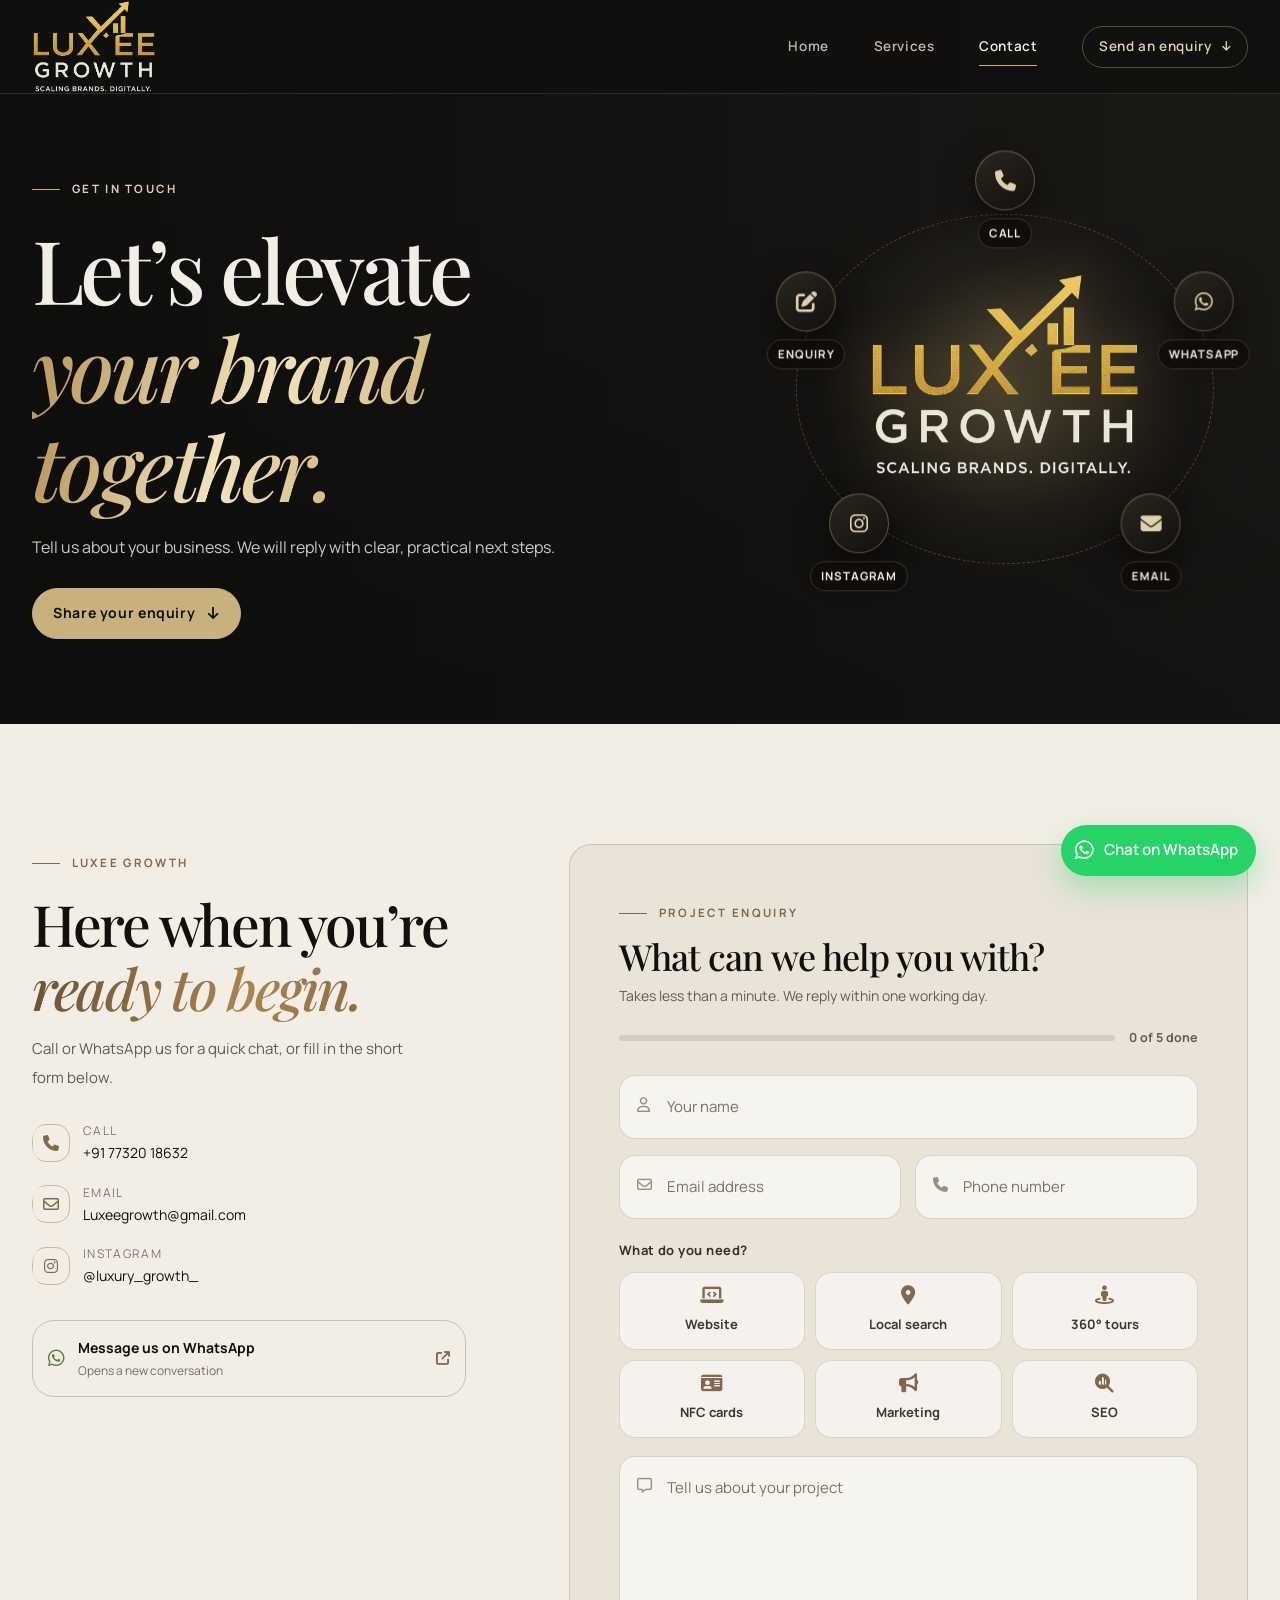
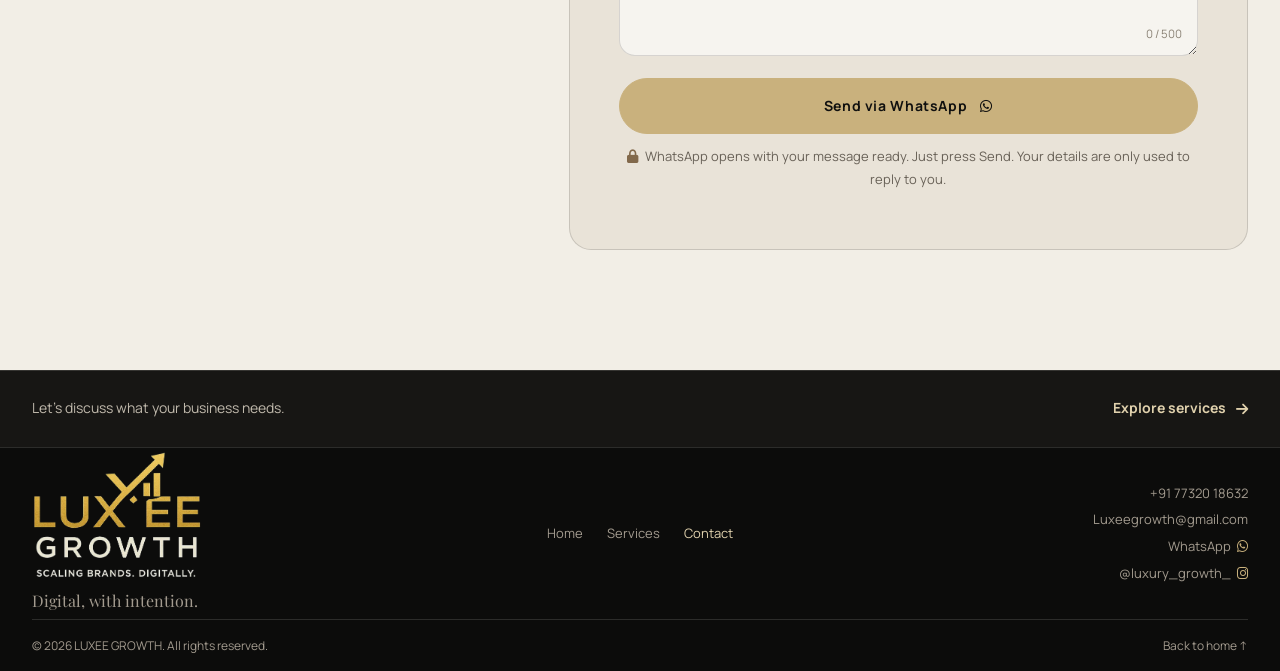
==== contact.html @ 8979e68c "Add independent responsive service table component (black/gold/ivory)" ====
<!DOCTYPE html>
<html lang="en">

<head>
    <meta charset="UTF-8">
    <meta name="viewport" content="width=device-width, initial-scale=1.0">
    <meta name="theme-color" content="#11100f">
    <link rel="icon" type="image/svg+xml" href="/favicon.svg">
    <link rel="icon" type="image/png" sizes="16x16" href="/favicon-16x16.png">
    <link rel="icon" type="image/png" sizes="32x32" href="/favicon-32x32.png">
    <link rel="icon" type="image/png" sizes="48x48" href="/favicon-48x48.png">
    <link rel="shortcut icon" href="/favicon.ico">
    <link rel="apple-touch-icon" sizes="180x180" href="/apple-touch-icon.png">
    <title>Contact LUXEE GROWTH | Hyderabad Digital Studio</title>
    <meta name="description"
        content="Talk to LUXEE GROWTH in Hyderabad about web design, local search, virtual tours, NFC cards, digital marketing or SEO.">
    <meta name="robots" content="index, follow">
    <link rel="canonical" href="https://www.luxeegrowth.in/contact.html">
    <meta property="og:type" content="website">
    <meta property="og:locale" content="en_IN">
    <meta property="og:site_name" content="LUXEE GROWTH">
    <meta property="og:title" content="Contact LUXEE GROWTH | Hyderabad Digital Studio">
    <meta property="og:description" content="Contact LUXEE GROWTH in Hyderabad about web design, local search, virtual tours, NFC cards, digital marketing or SEO.">
    <meta property="og:url" content="https://www.luxeegrowth.in/contact.html">
    <meta property="og:image" content="https://www.luxeegrowth.in/assets/luxee-logo.png">
    <meta property="og:image:alt" content="LUXEE GROWTH logo">
    <meta name="twitter:card" content="summary">
    <link rel="preconnect" href="https://fonts.googleapis.com">
    <link rel="preconnect" href="https://fonts.gstatic.com" crossorigin>
    <link
        href="https://fonts.googleapis.com/css2?family=Manrope:wght@400;500;600;700&family=Playfair+Display:wght@500;600;700&display=swap"
        rel="stylesheet">
    <link rel="stylesheet" href="https://cdnjs.cloudflare.com/ajax/libs/font-awesome/6.4.0/css/all.min.css">
    <link rel="stylesheet" href="styles.css?v=19">
    <script src="scripts.js?v=4" defer></script>
</head>

<body id="top" data-page="contact">
    <div class="scroll-progress" aria-hidden="true"><span></span></div>
    <header class="navbar">
        <div class="container nav-container">
            <a href="index.html" class="brand-logo" aria-label="LUXEE GROWTH home">
                <img class="brand-logo-image" src="assets/luxee-logo.png" alt="LUXEE GROWTH">
            </a>
            <nav class="nav-menu" id="nav-menu" aria-label="Main navigation">
                <a class="nav-link" href="index.html">Home</a>
                <a class="nav-link" href="services.html">Services</a>
                <a class="nav-link" href="contact.html" aria-current="page">Contact</a>
                <a class="nav-link nav-link-cta" href="#enquiry">Send an enquiry <i
                        class="fa-solid fa-arrow-down" aria-hidden="true"></i></a>
            </nav>
            <button class="menu-toggle" id="menu-toggle" type="button" aria-label="Open navigation"
                aria-expanded="false" aria-controls="nav-menu">
                <span></span><span></span>
            </button>
        </div>
    </header>

    <main>
        <section class="page-hero contact-hero">
            <div class="page-hero-brand">
                <div class="brand-orbit" style="--n:5">
                    <span class="orbit-glow" aria-hidden="true"></span>
                    <span class="orbit-ring" aria-hidden="true"></span>
                    <span class="logo-shockwave" aria-hidden="true"></span>
                    <span class="logo-shockwave logo-shockwave-late" aria-hidden="true"></span>
                    <span class="logo-flare" aria-hidden="true"></span>
                    <div class="brand-logo3d" data-depth="0.6">
                        <div class="brand-logo-inner">
                            <img src="assets/luxee-logo.png" alt="LUXEE GROWTH logo" width="902" height="679" fetchpriority="high">
                            <span class="logo-shine" aria-hidden="true"></span>
                        </div>
                    </div>
                    <ul class="orbit-icons" data-depth="1.4" aria-label="Ways to reach us">
                        <li style="--i:0;--x:0.00;--y:-36.00"><a href="tel:+917732018632"><i class="fa-solid fa-phone" aria-hidden="true"></i><span>Call</span></a></li>
                        <li style="--i:1;--x:40.90;--y:-11.12"><a href="https://wa.me/917732018632" target="_blank" rel="noopener noreferrer"><i class="fa-brands fa-whatsapp" aria-hidden="true"></i><span>WhatsApp</span></a></li>
                        <li style="--i:2;--x:30.00;--y:34.50"><a href="mailto:Luxeegrowth@gmail.com"><i class="fa-solid fa-envelope" aria-hidden="true"></i><span>Email</span></a></li>
                        <li style="--i:3;--x:-30.00;--y:34.50"><a href="https://www.instagram.com/luxury_growth_/" target="_blank" rel="noopener noreferrer"><i class="fa-brands fa-instagram" aria-hidden="true"></i><span>Instagram</span></a></li>
                        <li style="--i:4;--x:-40.90;--y:-11.12"><a href="#enquiry"><i class="fa-solid fa-pen-to-square" aria-hidden="true"></i><span>Enquiry</span></a></li>
                    </ul>
                </div>
            </div>
            <div class="page-hero-shade"></div>
            <div class="container page-hero-content reveal">
                <span class="eyebrow"><span class="eyebrow-rule"></span> Get in touch</span>
                <h1>Let’s elevate<br><em>your brand together.</em></h1>
                <p>Tell us about your business. We will reply with clear, practical next steps.</p>
                <a class="button button-primary" href="#enquiry">Share your enquiry <i
                        class="fa-solid fa-arrow-down" aria-hidden="true"></i></a>
            </div>
        </section>

        <section class="contact-page-section section-pad" id="enquiry">
            <div class="container contact-page-grid">
                <aside class="contact-sidebar reveal">
                    <span class="eyebrow"><span class="eyebrow-rule"></span> LUXEE GROWTH</span>
                    <h2>Here when you’re<br><em>ready to begin.</em></h2>
                    <p>Call or WhatsApp us for a quick chat, or fill in the short form below.</p>

                    <div class="contact-methods">
                        <a class="contact-method" href="tel:+917732018632">
                            <span class="contact-method-icon"><i class="fa-solid fa-phone"
                                    aria-hidden="true"></i></span>
                            <span><small>Call</small>+91 77320 18632</span>
                        </a>
                        <a class="contact-method" href="mailto:Luxeegrowth@gmail.com">
                            <span class="contact-method-icon"><i class="fa-regular fa-envelope"
                                    aria-hidden="true"></i></span>
                            <span><small>Email</small>Luxeegrowth@gmail.com</span>
                        </a>
                        <a class="contact-method" href="https://www.instagram.com/luxury_growth_/" target="_blank"
                            rel="noopener noreferrer">
                            <span class="contact-method-icon"><i class="fa-brands fa-instagram"
                                    aria-hidden="true"></i></span>
                            <span><small>Instagram</small>@luxury_growth_</span>
                        </a>
                    </div>

                    <a class="direct-whatsapp" href="https://wa.me/917732018632?text=Hello%20LUXEE%20GROWTH%2C%20I%27d%20like%20to%20discuss%20a%20project."
                        target="_blank" rel="noopener noreferrer">
                        <i class="fa-brands fa-whatsapp" aria-hidden="true"></i>
                        <span>Message us on WhatsApp<small>Opens a new conversation</small></span>
                        <i class="fa-solid fa-arrow-up-right-from-square" aria-hidden="true"></i>
                    </a>
                </aside>

                <div class="contact-form-shell reveal">
                    <form id="contactForm" class="contact-form" novalidate>
                        <span class="eyebrow"><span class="eyebrow-rule"></span> Project enquiry</span>
                        <h2>What can we help you with?</h2>
                        <p class="form-intro">Takes less than a minute. We reply within one working day.</p>

                        <div class="form-progress" aria-hidden="true">
                            <div class="form-progress-bar"><span></span></div>
                            <p><span data-progress-count>0</span> of 5 done</p>
                        </div>

                        <div class="field">
                            <i class="fa-regular fa-user field-icon" aria-hidden="true"></i>
                            <input type="text" name="name" id="name" autocomplete="name" placeholder=" " required minlength="2"
                                aria-describedby="name-error">
                            <label for="name">Your name</label>
                            <i class="fa-solid fa-circle-check field-ok" aria-hidden="true"></i>
                            <small class="field-error" id="name-error">Please tell us your name.</small>
                        </div>
                        <div class="form-row">
                        <div class="field">
                            <i class="fa-regular fa-envelope field-icon" aria-hidden="true"></i>
                            <input type="email" name="email" id="email" autocomplete="email" placeholder=" " required
                                aria-describedby="email-error">
                            <label for="email">Email address</label>
                            <i class="fa-solid fa-circle-check field-ok" aria-hidden="true"></i>
                            <small class="field-error" id="email-error">Please enter a valid email address.</small>
                        </div>
                        <div class="field">
                            <i class="fa-solid fa-phone field-icon" aria-hidden="true"></i>
                            <input type="tel" name="phone" id="phone" autocomplete="tel" placeholder=" " required pattern="^[+()0-9\s-]{7,20}$" inputmode="tel"
                                aria-describedby="phone-error">
                            <label for="phone">Phone number</label>
                            <i class="fa-solid fa-circle-check field-ok" aria-hidden="true"></i>
                            <small class="field-error" id="phone-error">Please enter a valid phone number.</small>
                        </div>
                        </div>

                        <fieldset class="service-picker" aria-describedby="service-error">
                            <legend>What do you need?</legend>
                            <div class="service-chips">
                                <label class="chip">
                                    <input type="radio" name="service" value="Website Development" required>
                                    <span><i class="fa-solid fa-laptop-code" aria-hidden="true"></i>Website</span>
                                </label>
                                <label class="chip">
                                    <input type="radio" name="service" value="Google Maps &amp; Local Visibility">
                                    <span><i class="fa-solid fa-location-dot" aria-hidden="true"></i>Local search</span>
                                </label>
                                <label class="chip">
                                    <input type="radio" name="service" value="360 Photography &amp; Virtual Tours">
                                    <span><i class="fa-solid fa-street-view" aria-hidden="true"></i>360° tours</span>
                                </label>
                                <label class="chip">
                                    <input type="radio" name="service" value="NFC Review Cards &amp; Business Cards">
                                    <span><i class="fa-solid fa-id-card" aria-hidden="true"></i>NFC cards</span>
                                </label>
                                <label class="chip">
                                    <input type="radio" name="service" value="Digital Marketing &amp; Content Creation">
                                    <span><i class="fa-solid fa-bullhorn" aria-hidden="true"></i>Marketing</span>
                                </label>
                                <label class="chip">
                                    <input type="radio" name="service" value="Google SEO">
                                    <span><i class="fa-solid fa-magnifying-glass-chart" aria-hidden="true"></i>SEO</span>
                                </label>
                            </div>
                            <small class="field-error" id="service-error">Please choose a service.</small>
                        </fieldset>

                        <div class="field field-textarea">
                            <i class="fa-regular fa-message field-icon" aria-hidden="true"></i>
                            <textarea name="message" id="message" rows="5" placeholder=" " required minlength="10"
                                maxlength="500" aria-describedby="message-error"></textarea>
                            <label for="message">Tell us about your project</label>
                            <i class="fa-solid fa-circle-check field-ok" aria-hidden="true"></i>
                            <span class="char-count" aria-hidden="true"><span data-char-count>0</span> / 500</span>
                            <small class="field-error" id="message-error">A short sentence or two helps us prepare.</small>
                        </div>

                        <button type="submit" class="button button-primary full-width form-submit">
                            <span>Send via WhatsApp</span> <i class="fa-brands fa-whatsapp" aria-hidden="true"></i>
                        </button>
                        <p class="form-note"><i class="fa-solid fa-lock" aria-hidden="true"></i> WhatsApp opens with your
                            message ready. Just press Send. Your details are only used to reply to you.</p>
                        <div id="form-status" class="status-box" role="status" aria-live="polite"></div>
                    </form>
                </div>
            </div>
        </section>

        <section class="contact-close">
            <div class="container contact-close-inner">
                <span>Let’s discuss what your business needs.</span>
                <a href="services.html">Explore services <i class="fa-solid fa-arrow-right"
                        aria-hidden="true"></i></a>
            </div>
        </section>
    </main>

    <footer class="site-footer">
        <div class="container footer-main">
            <div class="footer-brand">
                <a href="index.html" aria-label="LUXEE GROWTH home">
                    <img class="footer-logo-image" src="assets/luxee-logo.png" alt="LUXEE GROWTH">
                </a>
                <p>Digital, with intention.</p>
            </div>
            <div class="footer-nav"><a href="index.html">Home</a><a href="services.html">Services</a><a
                    href="contact.html" aria-current="page">Contact</a></div>
            <div class="footer-contact">
                <a href="tel:+917732018632">+91 77320 18632</a>
                <a href="mailto:Luxeegrowth@gmail.com">Luxeegrowth@gmail.com</a>
                <a href="https://wa.me/917732018632" target="_blank"
                    rel="noopener noreferrer">WhatsApp <i class="fa-brands fa-whatsapp"
                        aria-hidden="true"></i></a>
                <a href="https://www.instagram.com/luxury_growth_/" target="_blank"
                    rel="noopener noreferrer">@luxury_growth_ <i class="fa-brands fa-instagram"
                        aria-hidden="true"></i></a>
            </div>
        </div>
        <div class="container footer-bottom"><span>© 2026 LUXEE GROWTH. All rights reserved.</span><a href="index.html">Back to home ↑</a></div>
    </footer>
    <a class="back-to-top" href="#top" aria-label="Back to top"><i class="fa-solid fa-arrow-up" aria-hidden="true"></i></a>
    <a class="whatsapp-float" href="https://wa.me/917732018632?text=Hello%20LUXEE%20GROWTH%2C%20I%27d%20like%20to%20discuss%20a%20project." target="_blank" rel="noopener noreferrer" aria-label="Chat with LUXEE GROWTH on WhatsApp"><i class="fa-brands fa-whatsapp" aria-hidden="true"></i><span>Chat on WhatsApp</span></a>
</body>

</html>
---- styles.css ----
:root {
    color-scheme: dark;
    --black: #10100f;
    --black-soft: #171614;
    --black-card: #1d1b18;
    --ivory: #f2eee6;
    --ivory-muted: #c0b9ac;
    --gold: #c9b17d;
    --gold-light: #e0d1ad;
    --bronze: #82694b;
    --line: rgba(242, 238, 230, 0.14);
    --line-gold: rgba(201, 177, 125, 0.38);
    --serif: "Playfair Display", Georgia, serif;
    --sans: "Manrope", Arial, sans-serif;
    --ease: 240ms cubic-bezier(0.2, 0.7, 0.2, 1);
}

* {
    box-sizing: border-box;
    margin: 0;
    padding: 0;
}

html {
    scroll-behavior: smooth;
    scroll-padding-top: 96px;
}

body {
    overflow-x: hidden;
    background: var(--black);
    color: var(--ivory);
    font-family: var(--sans);
    font-size: 16px;
    font-weight: 400;
    line-height: 1.75;
    -webkit-font-smoothing: antialiased;
}

body,
button,
input,
select,
textarea {
    font-family: var(--sans);
}

button,
input,
select,
textarea {
    font: inherit;
}

button {
    color: inherit;
}

a {
    color: inherit;
    text-decoration: none;
    -webkit-tap-highlight-color: transparent;
}

button,
input,
select,
textarea {
    -webkit-tap-highlight-color: transparent;
}

img {
    display: block;
    max-width: 100%;
}

::selection {
    background: var(--gold);
    color: var(--black);
}

:focus-visible {
    outline: 2px solid var(--gold-light);
    outline-offset: 4px;
}

.container {
    width: min(100% - 64px, 1220px);
    margin-inline: auto;
}

.navbar {
    position: fixed;
    z-index: 1000;
    inset: 0 0 auto;
    border-bottom: 1px solid rgba(242, 238, 230, 0.12);
    background: rgba(16, 16, 15, 0.91);
    backdrop-filter: blur(16px);
    transition: background var(--ease), border-color var(--ease);
}

.nav-container {
    display: flex;
    min-height: 88px;
    align-items: center;
    justify-content: space-between;
    gap: 32px;
}

.brand-logo {
    display: inline-flex;
    flex: 0 0 auto;
    align-items: center;
}

.brand-logo-image {
    width: 124px;
    height: auto;
}

.nav-menu {
    display: flex;
    align-items: center;
    gap: clamp(24px, 3.5vw, 48px);
}

.nav-link {
    position: relative;
    color: var(--ivory-muted);
    font-size: 13.5px;
    font-weight: 600;
    letter-spacing: 0.045em;
    transition: color var(--ease);
}

.nav-link:hover,
.nav-link[aria-current="page"] {
    color: var(--ivory);
}

.nav-link:not(.nav-link-cta)::after {
    position: absolute;
    right: 0;
    bottom: -8px;
    left: 0;
    height: 1px;
    transform: scaleX(0);
    transform-origin: right;
    background: var(--gold);
    content: "";
    transition: transform var(--ease);
}

.nav-link:not(.nav-link-cta):hover::after,
.nav-link:not(.nav-link-cta)[aria-current="page"]::after {
    transform: scaleX(1);
    transform-origin: left;
}

.nav-link-cta {
    display: inline-flex;
    min-height: 42px;
    align-items: center;
    gap: 11px;
    padding: 0 16px;
    border: 1px solid var(--line-gold);
    color: var(--gold-light);
    transition: background var(--ease), border-color var(--ease), color var(--ease);
}

.nav-link-cta:hover {
    border-color: var(--gold);
    background: var(--gold);
    color: var(--black);
}

.nav-link-cta i {
    font-size: 11px;
}

.menu-toggle {
    display: none;
    width: 46px;
    height: 46px;
    flex: 0 0 auto;
    flex-direction: column;
    align-items: center;
    justify-content: center;
    gap: 6px;
    border: 1px solid var(--line-gold);
    background: transparent;
    cursor: pointer;
}

.menu-toggle span {
    width: 17px;
    height: 1px;
    transform-origin: center;
    background: var(--gold-light);
    transition: transform var(--ease);
}

.menu-toggle[aria-expanded="true"] span:first-child {
    transform: translateY(3.5px) rotate(45deg);
}

.menu-toggle[aria-expanded="true"] span:last-child {
    transform: translateY(-3.5px) rotate(-45deg);
}

.home-hero {
    position: relative;
    display: flex;
    min-height: max(720px, min(940px, 100svh));
    align-items: center;
    padding: 128px 0 96px;
    isolation: isolate;
    overflow: hidden;
    background: #0e0d0c;
}

.eyebrow {
    display: inline-flex;
    align-items: center;
    gap: 12px;
    color: var(--gold-light);
    font-size: 11.5px;
    font-weight: 700;
    letter-spacing: 0.2em;
    line-height: 1.6;
    text-transform: uppercase;
}

.eyebrow-rule {
    width: 28px;
    height: 1px;
    flex: 0 0 auto;
    background: var(--gold);
}

.home-hero h1,
.page-hero h1,
.intro-copy h2,
.section-heading-row h2,
.partners-heading h2,
.closing-inner h2,
.service-intro h2,
.service-detail-copy h2,
.process-heading h2,
.contact-sidebar h2 {
    font-family: var(--serif);
    font-weight: 500;
    letter-spacing: -0.04em;
    line-height: 1.12;
}

.home-hero h1 {
    max-width: 700px;
    margin-top: 26px;
    font-size: clamp(46px, 5.9vw, 86px);
    line-height: 1.04;
}

.home-hero h1 em,
.page-hero h1 em,
.intro-copy h2 em,
.section-heading-row h2 em,
.partners-heading h2 em,
.closing-inner h2 em,
.service-intro h2 em,
.process-heading h2 em,
.contact-sidebar h2 em {
    color: var(--gold-light);
    font-weight: 500;
}

.hero-subtitle {
    max-width: 540px;
    margin-top: 24px;
    color: rgba(242, 238, 230, 0.8);
    font-size: 17px;
    line-height: 1.9;
}

.hero-actions {
    display: flex;
    flex-wrap: wrap;
    align-items: center;
    gap: 14px;
    margin-top: 31px;
}

.button {
    position: relative;
    display: inline-flex;
    min-height: 51px;
    align-items: center;
    justify-content: center;
    gap: 13px;
    padding: 13px 20px;
    border: 1px solid transparent;
    font-size: 14px;
    font-weight: 700;
    letter-spacing: 0.045em;
    line-height: 1.4;
    text-align: center;
    transition: color var(--ease), border-color var(--ease), background var(--ease), transform var(--ease);
}

.button:hover {
    transform: translateY(-2px);
}

.button-primary {
    border-color: var(--gold);
    background: var(--gold);
    color: var(--black);
}

.button-primary:hover {
    border-color: var(--gold-light);
    background: var(--gold-light);
}

.button-primary i,
.button-outline i,
.button-quiet i,
.underlined-link i,
.contact-close-inner a i {
    font-size: 14px;
    transition: transform var(--ease);
}

.button:hover i,
.underlined-link:hover i,
.contact-close-inner a:hover i {
    transform: translateX(4px);
}

.button-quiet {
    border-color: rgba(242, 238, 230, 0.42);
    color: var(--ivory);
}

.button-quiet:hover {
    border-color: var(--ivory);
    background: rgba(242, 238, 230, 0.08);
}

.button-outline {
    border-color: var(--line-gold);
    color: var(--gold-light);
}

.button-outline:hover {
    border-color: var(--gold);
    background: var(--gold);
    color: var(--black);
}

.hero-scroll,
.hero-index {
    position: absolute;
    bottom: 30px;
    color: rgba(242, 238, 230, 0.72);
    font-size: 13px;
    letter-spacing: 0.14em;
    text-transform: uppercase;
}

.hero-scroll {
    left: max(32px, calc((100vw - 1220px) / 2));
    display: flex;
    align-items: center;
    gap: 11px;
}

.hero-scroll span {
    width: 29px;
    height: 1px;
    background: var(--gold);
    transition: width var(--ease);
}

.hero-scroll:hover span {
    width: 44px;
}

.hero-index {
    right: max(32px, calc((100vw - 1220px) / 2));
    color: var(--gold-light);
}

.section-pad {
    padding: 120px 0;
}

.intro-section {
    background: var(--ivory);
    color: var(--black);
}

.intro-grid {
    display: grid;
    grid-template-columns: 0.63fr 1fr 0.76fr;
    align-items: start;
    gap: clamp(35px, 5vw, 72px);
}

.intro-section .eyebrow,
.about-section .eyebrow,
.process-section .eyebrow,
.contact-page-section .eyebrow {
    color: var(--bronze);
}

.intro-section .eyebrow-rule,
.about-section .eyebrow-rule,
.process-section .eyebrow-rule,
.contact-page-section .eyebrow-rule {
    background: var(--bronze);
}

.section-count {
    display: block;
    margin-top: 22px;
    color: #857e72;
    font-size: 13px;
    letter-spacing: 0.12em;
    text-transform: uppercase;
}

.intro-copy h2,
.section-heading-row h2,
.partners-heading h2,
.closing-inner h2,
.service-intro h2,
.process-heading h2,
.contact-sidebar h2 {
    margin-top: 20px;
    font-size: clamp(39px, 5vw, 62px);
}

.intro-copy h2 em,
.about-section h2 em,
.service-intro h2 em,
.process-heading h2 em {
    color: var(--bronze);
}

.intro-copy p {
    max-width: 515px;
    margin-top: 20px;
    color: #5f5a51;
    font-size: 16px;
    line-height: 1.95;
}

.underlined-link {
    display: inline-flex;
    align-items: center;
    gap: 12px;
    margin-top: 24px;
    padding-bottom: 5px;
    border-bottom: 1px solid var(--bronze);
    color: var(--black);
    font-size: 14px;
    font-weight: 700;
    transition: color var(--ease), border-color var(--ease);
}

.underlined-link:hover {
    border-color: var(--gold);
    color: var(--bronze);
}

.intro-image {
    position: relative;
    margin: 9px 0 0;
}

.intro-image img {
    width: 100%;
    height: 310px;
    object-fit: cover;
}

.intro-image figcaption {
    position: absolute;
    right: 0;
    bottom: 0;
    padding: 11px 14px;
    background: var(--black);
    color: var(--ivory);
    font-family: var(--serif);
    font-size: 16px;
}

.featured-section {
    background: var(--black-soft);
}

.section-heading-row {
    display: flex;
    align-items: end;
    justify-content: space-between;
    gap: 35px;
    margin-bottom: 43px;
}

.section-heading-row h2,
.partners-heading h2,
.closing-inner h2 {
    font-size: clamp(40px, 5.3vw, 66px);
}

.desktop-link {
    flex: 0 0 auto;
    margin-bottom: 8px;
    color: var(--ivory);
    border-color: var(--line-gold);
}

.featured-grid {
    display: grid;
    grid-template-columns: 1.15fr 0.85fr 0.85fr;
    grid-template-rows: 390px;
    gap: 13px;
}

.feature-card {
    position: relative;
    display: flex;
    min-width: 0;
    align-items: end;
    overflow: hidden;
    background: var(--black-card);
    isolation: isolate;
}

.feature-card::after {
    position: absolute;
    z-index: -1;
    inset: 0;
    border: 1px solid rgba(201, 177, 125, 0);
    content: "";
    transition: border-color var(--ease);
}

.feature-card:hover::after,
.feature-card:focus-visible::after {
    border-color: rgba(201, 177, 125, 0.65);
}

.feature-card > img {
    position: absolute;
    z-index: -2;
    inset: 0;
    width: 100%;
    height: 100%;
    object-fit: cover;
    transition: transform 700ms cubic-bezier(0.2, 0.7, 0.2, 1);
}

.feature-card:hover > img,
.feature-card:focus-visible > img {
    transform: scale(1.045);
}

.feature-overlay {
    position: absolute;
    z-index: -1;
    inset: 0;
    background: linear-gradient(0deg, rgba(10, 10, 9, 0.91), rgba(10, 10, 9, 0.03) 76%);
}

.feature-number {
    position: absolute;
    top: 19px;
    left: 20px;
    color: rgba(242, 238, 230, 0.8);
    font-size: 13px;
    letter-spacing: 0.16em;
}

.feature-caption {
    display: grid;
    width: 100%;
    gap: 4px;
    padding: 22px;
}

.feature-caption small {
    color: var(--gold-light);
    font-size: 12px;
    font-weight: 700;
    letter-spacing: 0.16em;
    text-transform: uppercase;
}

.feature-caption strong {
    font-family: var(--serif);
    font-size: clamp(19px, 2vw, 26px);
    font-weight: 500;
    line-height: 1.25;
}

.feature-caption > span {
    display: inline-flex;
    align-items: center;
    gap: 9px;
    margin-top: 8px;
    color: rgba(242, 238, 230, 0.75);
    font-size: 13px;
}

.feature-caption > span i {
    color: var(--gold-light);
    transition: transform var(--ease);
}

.feature-card:hover .feature-caption > span i {
    transform: translateX(4px);
}

.mobile-link {
    display: none;
    color: var(--ivory);
    border-color: var(--line-gold);
}

.partners-section {
    padding: 89px 0;
    border-block: 1px solid var(--line);
    background: #131210;
}

.partners-heading h2 {
    margin-top: 16px;
    font-size: clamp(34px, 4vw, 48px);
}

.partners-heading p {
    max-width: 510px;
    margin-top: 17px;
    color: #a9a195;
    font-size: 14px;
    line-height: 1.8;
}

.journal-section {
    background: var(--ivory);
    color: var(--black);
}

.journal-heading {
    align-items: end;
}

.journal-heading h2 em {
    color: var(--bronze);
}

.journal-heading p {
    max-width: 430px;
    margin-top: 15px;
    color: #686157;
    font-size: 15px;
    line-height: 1.8;
}

.journal-heading .button-outline {
    flex: 0 0 auto;
    margin-bottom: 8px;
    border-color: #ae9a73;
    color: var(--black);
}

.journal-heading .button-outline:hover {
    border-color: var(--gold);
    color: var(--black);
}

.journal-grid {
    display: grid;
    grid-template-columns: repeat(4, minmax(0, 1fr));
    gap: 12px;
}

.journal-grid a {
    position: relative;
    aspect-ratio: 1 / 1;
    overflow: hidden;
    background: #d3c9b8;
}

.journal-grid img {
    width: 100%;
    height: 100%;
    object-fit: cover;
    transition: transform 650ms cubic-bezier(0.2, 0.7, 0.2, 1);
}

.journal-grid a:hover img,
.journal-grid a:focus-visible img {
    transform: scale(1.06);
}

.journal-hover {
    position: absolute;
    inset: 0;
    display: grid;
    place-items: center;
    background: rgba(16, 16, 15, 0.48);
    color: var(--ivory);
    font-size: 22px;
    opacity: 0;
    transition: opacity var(--ease);
}

.journal-grid a:hover .journal-hover,
.journal-grid a:focus-visible .journal-hover {
    opacity: 1;
}

.journal-disclaimer {
    margin-top: 13px;
    color: #726b61;
    font-size: 13px;
}

.closing-section {
    padding: 104px 0;
    background: var(--black-soft);
    text-align: center;
}

.closing-inner .eyebrow {
    justify-content: center;
}

.closing-inner h2 {
    margin: 19px auto 28px;
    font-size: clamp(43px, 6vw, 72px);
}

.page-hero {
    position: relative;
    display: flex;
    min-height: 590px;
    align-items: end;
    isolation: isolate;
    overflow: hidden;
    background: var(--black-card);
}

.page-hero-image,
.page-hero-shade {
    position: absolute;
    z-index: -1;
    inset: 0;
}

.page-hero-image img {
    width: 100%;
    height: 100%;
    object-fit: cover;
    object-position: center 46%;
}

.page-hero-shade {
    background: linear-gradient(90deg, rgba(12, 12, 11, 0.87) 0%, rgba(12, 12, 11, 0.56) 54%, rgba(12, 12, 11, 0.14) 100%),
        linear-gradient(0deg, rgba(12, 12, 11, 0.45), transparent 72%);
}

.page-hero-content {
    padding-top: 170px;
    padding-bottom: 85px;
}

.page-hero h1 {
    max-width: 800px;
    margin-top: 21px;
    font-size: clamp(51px, 7.5vw, 88px);
}

.page-hero-content > p:not(.eyebrow) {
    max-width: 530px;
    margin: 17px 0 25px;
    color: rgba(242, 238, 230, 0.84);
    font-size: 16px;
    line-height: 1.9;
}

.service-detail-section {
    background: var(--black-soft);
}

.service-intro {
    display: grid;
    grid-template-columns: 1fr 0.74fr;
    align-items: end;
    gap: 40px;
    margin-bottom: 59px;
}

.service-intro > .eyebrow {
    grid-column: 1 / -1;
    margin-bottom: -24px;
}

.service-intro h2 {
    margin-top: 0;
    font-size: clamp(40px, 5vw, 62px);
}

.service-intro > p {
    max-width: 420px;
    padding-bottom: 7px;
    color: var(--ivory-muted);
    font-size: 15px;
    line-height: 1.9;
}

.service-detail-list {
    display: grid;
    gap: 21px;
}

.service-detail {
    display: grid;
    grid-template-columns: 0.94fr 1.06fr;
    min-height: 380px;
    border: 1px solid var(--line);
    background: #141311;
}

.service-detail-reverse .service-detail-image {
    order: 2;
}

.service-detail-image {
    position: relative;
    min-height: 320px;
    overflow: hidden;
    background: #28251f;
}

.service-detail-image::after {
    position: absolute;
    inset: 35% 0 0;
    background: linear-gradient(0deg, rgba(12, 12, 11, 0.66), transparent);
    content: "";
}

.service-detail-image img {
    width: 100%;
    height: 100%;
    min-height: 320px;
    object-fit: cover;
    transition: transform 750ms cubic-bezier(0.2, 0.7, 0.2, 1);
}

.service-detail:hover .service-detail-image img {
    transform: scale(1.035);
}

.service-detail-image > span {
    position: absolute;
    z-index: 1;
    bottom: 21px;
    left: 24px;
    color: var(--ivory);
    font-size: 13px;
    letter-spacing: 0.14em;
    text-transform: uppercase;
}

.service-detail-copy {
    display: flex;
    flex-direction: column;
    align-items: flex-start;
    justify-content: center;
    padding: clamp(27px, 4.8vw, 57px);
}

.service-detail-copy .eyebrow {
    color: var(--gold);
}

.service-detail-copy h2 {
    margin-top: 14px;
    font-size: clamp(27px, 3.1vw, 38px);
}

.service-detail-copy p,
.service-detail-copy li {
    color: var(--ivory-muted);
    font-size: 14px;
    line-height: 1.85;
}

.service-detail-copy p {
    margin-top: 12px;
}

.service-detail-copy ul {
    display: grid;
    gap: 5px;
    margin-top: 14px;
    padding-left: 16px;
}

.service-detail-copy li::marker {
    color: var(--gold);
}

.service-detail-copy .underlined-link {
    margin-top: 19px;
    border-color: var(--line-gold);
    color: var(--gold-light);
}

.service-detail-copy .underlined-link:hover {
    border-color: var(--gold);
    color: var(--ivory);
}

.process-section {
    background: var(--ivory);
    color: var(--black);
}

.process-inner {
    display: grid;
    grid-template-columns: 0.9fr 1.1fr;
    gap: 70px;
}

.process-heading h2 {
    font-size: clamp(40px, 4.8vw, 58px);
}

.process-steps {
    display: grid;
    grid-template-columns: repeat(3, 1fr);
    align-content: center;
    border-top: 1px solid rgba(16, 16, 15, 0.2);
}

.process-step {
    padding: 20px 16px 0 0;
}

.process-step + .process-step {
    padding-left: 16px;
    border-left: 1px solid rgba(16, 16, 15, 0.2);
}

.process-step > span {
    color: var(--bronze);
    font-size: 13px;
    font-weight: 700;
    letter-spacing: 0.12em;
}

.process-step h3 {
    margin-top: 13px;
    font-family: var(--serif);
    font-size: 19px;
    font-weight: 500;
}

.process-step p {
    margin-top: 7px;
    color: #625c52;
    font-size: 13px;
    line-height: 1.8;
}

.contact-page-section {
    background: var(--ivory);
    color: var(--black);
}

.contact-page-grid {
    display: grid;
    grid-template-columns: 0.78fr 1.22fr;
    align-items: start;
    gap: clamp(50px, 8vw, 110px);
}

.contact-sidebar {
    position: sticky;
    top: 126px;
}

.contact-sidebar h2 {
    font-size: clamp(38px, 4.7vw, 57px);
}

.contact-sidebar h2 em {
    color: var(--bronze);
}

.contact-sidebar > p {
    max-width: 400px;
    margin-top: 15px;
    color: #615b51;
    font-size: 15px;
    line-height: 1.9;
}

.contact-methods {
    display: grid;
    gap: 16px;
    margin-top: 28px;
}

.contact-method {
    display: flex;
    align-items: center;
    gap: 13px;
    color: var(--black);
    font-size: 14px;
    transition: color var(--ease);
}

.contact-method:hover {
    color: var(--bronze);
}

.contact-method-icon {
    display: grid;
    width: 38px;
    height: 38px;
    flex: 0 0 auto;
    place-items: center;
    border: 1px solid #c9b995;
    color: var(--bronze);
    font-size: 16px;
}

.contact-method small {
    display: block;
    color: #80786d;
    font-size: 12px;
    letter-spacing: 0.11em;
    text-transform: uppercase;
}

.direct-whatsapp {
    display: flex;
    align-items: center;
    gap: 13px;
    margin-top: 31px;
    padding: 15px;
    border: 1px solid rgba(16, 16, 15, 0.2);
    color: var(--black);
    transition: background var(--ease), border-color var(--ease);
}

.direct-whatsapp:hover {
    border-color: #9f8a61;
    background: rgba(201, 177, 125, 0.13);
}

.direct-whatsapp > i:first-child {
    color: #63784c;
    font-size: 19px;
}

.direct-whatsapp > i:last-child {
    margin-left: auto;
    color: var(--bronze);
    font-size: 14px;
}

.direct-whatsapp span {
    font-size: 14px;
    font-weight: 700;
}

.direct-whatsapp small {
    display: block;
    color: #726b61;
    font-size: 12px;
    font-weight: 400;
}

.contact-form-shell {
    padding: clamp(25px, 4.5vw, 49px);
    border: 1px solid rgba(16, 16, 15, 0.15);
    background: #e9e3d8;
}

.contact-form .eyebrow {
    color: var(--bronze);
}

.contact-form .eyebrow-rule {
    background: var(--bronze);
}

.contact-form h2 {
    margin-top: 13px;
    font-family: var(--serif);
    font-size: clamp(27px, 3vw, 36px);
    font-weight: 500;
    letter-spacing: -0.025em;
    line-height: 1.2;
}

.form-intro {
    margin-top: 5px;
    margin-bottom: 25px;
    color: #625c52;
    font-size: 14px;
}

.input-group {
    min-width: 0;
    margin-bottom: 16px;
}

.form-row {
    display: grid;
    grid-template-columns: 1fr 1fr;
    gap: 14px;
}

.input-group label {
    display: block;
    margin-bottom: 6px;
    color: #33302a;
    font-size: 13px;
    font-weight: 700;
    letter-spacing: 0.035em;
}

.input-group label span {
    color: #8a604e;
}

.input-group input,
.input-group select,
.input-group textarea {
    width: 100%;
    min-height: 46px;
    padding: 11px 12px;
    border: 1px solid rgba(16, 16, 15, 0.22);
    border-radius: 12px;
    outline: none;
    background: rgba(255, 255, 255, 0.42);
    color: var(--black);
    font-size: 16px;
    transition: border-color var(--ease), box-shadow var(--ease), background var(--ease);
}

.input-group input::placeholder,
.input-group textarea::placeholder {
    color: #827b70;
}

.input-group select {
    color: #71695e;
}

.input-group select:valid {
    color: var(--black);
}

.input-group textarea {
    min-height: 115px;
    resize: vertical;
}

.input-group input:focus,
.input-group select:focus,
.input-group textarea:focus {
    border-color: var(--bronze);
    background: #f5f1e9;
    box-shadow: 0 0 0 2px rgba(130, 105, 75, 0.13);
}

.input-group input:invalid:not(:focus),
.input-group select:invalid:not(:focus),
.input-group textarea:invalid:not(:focus) {
    border-color: rgba(153, 93, 73, 0.5);
}

.full-width {
    width: 100%;
}

.form-note {
    margin-top: 11px;
    color: #686157;
    font-size: 13px;
    line-height: 1.8;
    text-align: center;
}

.status-box {
    min-height: 0;
    margin-top: 8px;
    color: #76533e;
    font-size: 14px;
    text-align: center;
}

.contact-close {
    border-top: 1px solid var(--line);
    background: var(--black-soft);
}

.contact-close-inner {
    display: flex;
    min-height: 76px;
    align-items: center;
    justify-content: space-between;
    gap: 20px;
    color: var(--ivory-muted);
    font-size: 14px;
}

.contact-close-inner a {
    display: inline-flex;
    align-items: center;
    gap: 10px;
    color: var(--gold-light);
    font-weight: 700;
}

.site-footer {
    border-top: 1px solid var(--line);
    background: #0c0c0b;
}

.footer-main {
    display: grid;
    min-height: 171px;
    grid-template-columns: 1fr auto 1fr;
    align-items: center;
    gap: 32px;
}

.footer-logo-image {
    width: 170px;
    height: auto;
}

.footer-brand p {
    margin-top: 8px;
    color: #a39b8f;
    font-family: var(--serif);
    font-size: 16px;
}

.footer-nav {
    display: flex;
    gap: 24px;
}

.footer-nav a,
.footer-contact a,
.footer-bottom {
    color: #a39b8f;
    font-size: 13px;
    transition: color var(--ease);
}

.footer-nav a:hover,
.footer-contact a:hover,
.footer-bottom a:hover {
    color: var(--gold-light);
}

.footer-nav a[aria-current="page"] {
    color: var(--gold-light);
}

.footer-contact {
    display: grid;
    justify-items: end;
    gap: 4px;
}

.footer-contact i {
    margin-left: 3px;
    color: var(--gold);
}

.footer-bottom {
    display: flex;
    min-height: 52px;
    align-items: center;
    justify-content: space-between;
    gap: 18px;
    border-top: 1px solid var(--line);
    font-size: 12px;
}

.footer-bottom a {
    color: #a39b8f;
}

.reveal {
    opacity: 1;
}

.motion-ready .reveal {
    opacity: 0;
    translate: 0 28px;
    transition: opacity 800ms ease, translate 800ms cubic-bezier(0.2, 0.7, 0.2, 1), transform 400ms ease;
}

.motion-ready .reveal.is-visible {
    opacity: 1;
    translate: 0 0;
}

.motion-ready .reveal:nth-child(2) {
    transition-delay: 90ms;
}

.motion-ready .reveal:nth-child(3) {
    transition-delay: 160ms;
}

@media (max-width: 960px) {
    .container {
        width: min(100% - 48px, 840px);
    }

    .nav-container {
        min-height: 78px;
    }

    .menu-toggle {
        display: flex;
    }

    .nav-menu {
        position: absolute;
        top: 100%;
        right: 0;
        left: 0;
        display: flex;
        flex-direction: column;
        align-items: stretch;
        gap: 0;
        padding: 0 8px 0 16px;
        overflow-x: hidden;
        border-bottom: 1px solid var(--line-gold);
        background: rgba(16, 16, 15, 0.98);
        clip-path: inset(0 0 100% 0);
        pointer-events: none;
        transition: clip-path 360ms cubic-bezier(0.2, 0.7, 0.2, 1), padding 360ms ease;
    }

    .nav-menu.active {
        padding: 9px 24px 24px;
        clip-path: inset(0);
        pointer-events: auto;
    }

    .nav-link {
        padding: 13px 5px;
        border-bottom: 1px solid var(--line);
    }

    .nav-link-cta {
        align-self: flex-start;
        margin-top: 14px;
        padding: 0 14px;
        border: 1px solid var(--line-gold);
    }

    .intro-grid {
        grid-template-columns: 0.55fr 1fr;
        gap: 32px;
    }

    .section-label {
        grid-column: 1 / -1;
    }

    .section-count {
        display: inline-block;
        margin: 0 0 0 16px;
    }

    .intro-image {
        grid-column: 2;
    }

    .featured-grid {
        grid-template-columns: 1fr 1fr;
        grid-template-rows: 330px 300px;
    }

    .feature-card-tall {
        grid-row: span 2;
    }

    .service-detail {
        min-height: 350px;
    }

    .service-detail-copy {
        padding: 28px;
    }

    .process-inner {
        grid-template-columns: 1fr;
        gap: 35px;
    }

    .contact-page-grid {
        grid-template-columns: 0.8fr 1.2fr;
        gap: 38px;
    }

    .footer-main {
        grid-template-columns: 1fr 1fr;
        padding-block: 28px;
    }

    .footer-nav {
        justify-content: end;
    }

    .footer-contact {
        grid-column: 1 / -1;
        grid-template-columns: repeat(3, auto);
        justify-content: space-between;
        justify-items: start;
    }
}

@media (max-width: 680px) {
    html {
        scroll-padding-top: 76px;
    }

    .container {
        width: min(100% - 40px, 540px);
    }

    .brand-logo-image {
        width: 122px;
    }

    .nav-container {
        min-height: 72px;
    }

    .hero-subtitle {
        max-width: 445px;
        font-size: 16px;
    }

    .hero-actions {
        align-items: flex-start;
        flex-direction: column;
        gap: 10px;
        margin-top: 24px;
    }

    .hero-actions .button {
        min-width: 230px;
    }

    .hero-scroll {
        left: 20px;
        bottom: 22px;
    }

    .hero-index {
        right: 20px;
        bottom: 22px;
    }

    .section-pad {
        padding: 76px 0;
    }

    .intro-grid {
        grid-template-columns: 1fr;
        gap: 25px;
    }

    .section-label {
        grid-column: auto;
    }

    .section-count {
        display: block;
        margin: 13px 0 0 40px;
    }

    .intro-copy h2,
    .section-heading-row h2,
    .partners-heading h2,
    .closing-inner h2,
    .service-intro h2 {
        font-size: clamp(39px, 10vw, 53px);
    }

    .intro-copy p {
        margin-top: 14px;
    }

    .intro-image {
        grid-column: auto;
        margin-top: 7px;
    }

    .intro-image img {
        height: 245px;
    }

    .section-heading-row {
        display: block;
        margin-bottom: 27px;
    }

    .desktop-link {
        display: none;
    }

    .featured-grid {
        grid-template-columns: 1fr 1fr;
        grid-template-rows: 350px 245px;
        gap: 9px;
    }

    .feature-card-tall {
        grid-column: 1 / -1;
        grid-row: auto;
    }

    .feature-caption {
        gap: 2px;
        padding: 15px;
    }

    .feature-caption strong {
        font-size: clamp(16px, 5vw, 23px);
    }

    .feature-caption > span {
        font-size: 12px;
    }

    .mobile-link {
        display: inline-flex;
        margin-top: 25px;
    }

    .partners-section {
        padding: 70px 0;
    }

    .journal-heading .button-outline {
        margin-top: 23px;
    }

    .journal-grid {
        grid-template-columns: 1fr 1fr;
        gap: 8px;
    }

    .closing-section {
        padding: 79px 0;
    }

    .page-hero {
        min-height: 620px;
    }

    .page-hero-content {
        padding-top: 145px;
        padding-bottom: 68px;
    }

    .page-hero h1 {
        font-size: clamp(44px, 11vw, 67px);
    }

    .service-intro {
        grid-template-columns: 1fr;
        gap: 13px;
        margin-bottom: 33px;
    }

    .service-intro > .eyebrow {
        grid-column: auto;
        margin-bottom: 2px;
    }

    .service-detail-list {
        gap: 15px;
    }

    .service-detail {
        grid-template-columns: 1fr;
    }

    .service-detail-reverse .service-detail-image {
        order: 0;
    }

    .service-detail-image,
    .service-detail-image img {
        min-height: 240px;
        height: 240px;
    }

    .service-detail-copy {
        padding: 24px;
    }

    .service-detail-copy h2 {
        font-size: 30px;
    }

    .process-inner {
        gap: 30px;
    }

    .process-steps {
        grid-template-columns: 1fr;
    }

    .process-step,
    .process-step + .process-step {
        padding: 17px 0;
        border-bottom: 1px solid rgba(16, 16, 15, 0.2);
        border-left: 0;
    }

    .process-step:last-child {
        border-bottom: 0;
    }

    .contact-page-grid {
        grid-template-columns: 1fr;
        gap: 36px;
    }

    .contact-sidebar {
        position: static;
    }

    .contact-sidebar h2 {
        font-size: clamp(40px, 10vw, 53px);
    }

    .contact-form-shell {
        padding: 24px 19px;
    }

    .form-row {
        grid-template-columns: 1fr;
        gap: 0;
    }

    .contact-close-inner {
        min-height: 86px;
        align-items: flex-start;
        justify-content: center;
        flex-direction: column;
        gap: 3px;
    }

    .footer-main {
        grid-template-columns: 1fr auto;
        gap: 21px 10px;
    }

    .footer-nav {
        flex-direction: column;
        align-items: end;
        gap: 7px;
    }

    .footer-contact {
        grid-column: 1 / -1;
        grid-template-columns: 1fr;
        gap: 6px;
    }

    .footer-bottom {
        min-height: 66px;
        flex-wrap: wrap;
        justify-content: flex-start;
        gap: 2px 15px;
        padding-block: 12px;
    }
}

@media (prefers-reduced-motion: reduce) {
    *,
    *::before,
    *::after {
        scroll-behavior: auto !important;
        animation-duration: 0.01ms !important;
        animation-iteration-count: 1 !important;
        transition-duration: 0.01ms !important;
    }

    .motion-ready .reveal {
        opacity: 1;
        translate: none;
    }
}

@keyframes fade-in {
    to { opacity: 1; }
}

/* ---------- Scroll progress, navbar, back to top ---------- */
.scroll-progress {
    position: fixed;
    z-index: 1100;
    inset: 0 0 auto;
    height: 2px;
    pointer-events: none;
}

.scroll-progress span {
    display: block;
    height: 100%;
    background: linear-gradient(90deg, var(--bronze), var(--gold-light), var(--gold));
    transform: scaleX(var(--progress, 0));
    transform-origin: left;
}

.nav-container {
    transition: min-height var(--ease);
}

.navbar.is-scrolled {
    border-color: var(--line-gold);
    background: rgba(12, 12, 11, 0.94);
    box-shadow: 0 12px 40px rgba(0, 0, 0, 0.35);
}

.navbar.is-scrolled .nav-container {
    min-height: 70px;
}

.brand-logo-image {
    transition: width var(--ease);
}

.navbar.is-scrolled .brand-logo-image {
    width: 100px;
}

.back-to-top {
    position: fixed;
    z-index: 900;
    right: 24px;
    bottom: 88px;
    display: grid;
    width: 48px;
    height: 48px;
    place-items: center;
    border: 1px solid var(--line-gold);
    border-radius: 50%;
    background: rgba(16, 16, 15, 0.86);
    color: var(--gold-light);
    backdrop-filter: blur(10px);
    opacity: 0;
    pointer-events: none;
    transform: translateY(14px);
    transition: opacity var(--ease), transform var(--ease), background var(--ease), color var(--ease);
}

.back-to-top.is-visible {
    opacity: 1;
    pointer-events: auto;
    transform: translateY(0);
}

.back-to-top:hover {
    background: var(--gold);
    color: var(--black);
}

.whatsapp-float {
    position: fixed;
    z-index: 900;
    right: 24px !important;
    bottom: 24px !important;
    left: auto !important;
    display: inline-flex;
    align-items: center;
    gap: 10px;
    padding: 12px 18px 12px 14px;
    border-radius: 999px;
    background: #25D366;
    color: #ffffff;
    font-weight: 600;
    font-size: 0.95rem;
    text-decoration: none;
    box-shadow: 0 12px 30px rgba(37, 211, 102, 0.35);
    transition: transform var(--ease), box-shadow var(--ease), background var(--ease);
}

.whatsapp-float i {
    font-size: 1.35rem;
    line-height: 1;
}

.whatsapp-float span {
    white-space: nowrap;
}

.whatsapp-float:hover {
    background: #1ebe57;
    transform: translateY(-2px);
    box-shadow: 0 16px 34px rgba(37, 211, 102, 0.45);
}

@media (max-width: 640px) {
    .whatsapp-float span {
        display: none;
    }
    .whatsapp-float {
        padding: 14px;
    }
}

/* ---------- Hero ---------- */
.hero-backdrop {
    position: absolute;
    z-index: -1;
    inset: 0;
    overflow: hidden;
}

.hero-orb {
    position: absolute;
    border-radius: 50%;
    filter: blur(70px);
    opacity: 0.55;
}

.hero-orb-a {
    top: -12%;
    right: -6%;
    width: 52vw;
    height: 52vw;
    background: radial-gradient(circle, rgba(201, 177, 125, 0.35), transparent 65%);
    animation: orb-drift 14s ease-in-out infinite alternate;
}

.hero-orb-b {
    bottom: -25%;
    left: -10%;
    width: 40vw;
    height: 40vw;
    background: radial-gradient(circle, rgba(130, 105, 75, 0.4), transparent 65%);
    animation: orb-drift 18s ease-in-out -6s infinite alternate-reverse;
}

.hero-grid {
    position: absolute;
    inset: 0;
    background-image:
        linear-gradient(rgba(242, 238, 230, 0.045) 1px, transparent 1px),
        linear-gradient(90deg, rgba(242, 238, 230, 0.045) 1px, transparent 1px);
    background-size: 72px 72px;
    -webkit-mask-image: radial-gradient(ellipse 70% 60% at 60% 45%, #000 20%, transparent 75%);
    mask-image: radial-gradient(ellipse 70% 60% at 60% 45%, #000 20%, transparent 75%);
}

.hero-layout {
    display: grid;
    grid-template-columns: 1.08fr 0.92fr;
    align-items: center;
    gap: clamp(28px, 4vw, 64px);
}

.hero-line {
    display: block;
    overflow: hidden;
    padding-bottom: 0.06em;
}

.hero-line > span {
    display: inline-block;
    animation: line-up 1.1s cubic-bezier(0.2, 0.7, 0.2, 1) both;
}

.hero-line:nth-child(1) > span { animation-delay: 0.15s; }
.hero-line:nth-child(2) > span { animation-delay: 0.3s; }

.hero-anim {
    animation: fade-up 1s cubic-bezier(0.2, 0.7, 0.2, 1) 0.5s both;
}

.hero-content > .eyebrow.hero-anim { animation-delay: 0.05s; }
.hero-actions.hero-anim { animation-delay: 0.65s; }

.hero-visual {
    position: relative;
    width: 100%;
    max-width: 620px;
    aspect-ratio: 1;
    justify-self: end;
    animation: visual-in 1.4s cubic-bezier(0.2, 0.7, 0.2, 1) 0.35s both;
}

.hero-illustration {
    width: 100%;
    height: 100%;
    -webkit-mask-image: radial-gradient(circle at center, #000 52%, transparent 71%);
    mask-image: radial-gradient(circle at center, #000 52%, transparent 71%);
    translate: var(--px, 0) var(--py, 0);
    transition: translate 300ms ease-out;
}

.hero-chip {
    position: absolute;
    display: flex;
    align-items: center;
    gap: 12px;
    padding: 12px 16px 12px 12px;
    border: 1px solid var(--line-gold);
    border-radius: 14px;
    background: linear-gradient(135deg, rgba(36, 33, 28, 0.82), rgba(16, 16, 15, 0.72));
    box-shadow: 0 18px 50px rgba(0, 0, 0, 0.45);
    backdrop-filter: blur(14px);
    translate: var(--px, 0) var(--py, 0);
    transition: translate 300ms ease-out, border-color var(--ease);
    animation: chip-float 6s ease-in-out infinite;
}

.hero-chip:hover {
    border-color: var(--gold);
}

.hero-chip i {
    display: grid;
    width: 38px;
    height: 38px;
    flex: 0 0 auto;
    place-items: center;
    border-radius: 10px;
    background: linear-gradient(135deg, var(--gold-light), var(--bronze));
    color: var(--black);
    font-size: 15px;
}

.hero-chip span {
    color: var(--ivory);
    font-size: 14px;
    font-weight: 600;
    line-height: 1.35;
    white-space: nowrap;
}

.hero-chip small {
    display: block;
    color: var(--gold-light);
    font-size: 10.5px;
    font-weight: 700;
    letter-spacing: 0.14em;
    text-transform: uppercase;
}

.hero-chip-a { top: 12%; left: -4%; }
.hero-chip-b { top: 48%; right: -3%; animation-delay: -2s; }
.hero-chip-c { bottom: 9%; left: 10%; animation-delay: -4s; }

.button-shine {
    overflow: hidden;
}

.button-shine::after {
    position: absolute;
    inset: 0;
    background: linear-gradient(105deg, transparent 30%, rgba(255, 255, 255, 0.55) 50%, transparent 70%);
    content: "";
    transform: translateX(-120%);
    animation: button-shine 4.5s ease-in-out 3.5s infinite;
}

@keyframes line-up {
    from { opacity: 0; transform: translateY(105%); }
    to { opacity: 1; transform: translateY(0); }
}

@keyframes fade-up {
    from { opacity: 0; transform: translateY(24px); }
    to { opacity: 1; transform: translateY(0); }
}

@keyframes visual-in {
    from { opacity: 0; transform: scale(0.92); filter: blur(8px); }
    to { opacity: 1; transform: scale(1); filter: blur(0); }
}

@keyframes chip-float {
    0%, 100% { transform: translateY(0); }
    50% { transform: translateY(-10px); }
}

@keyframes orb-drift {
    from { transform: translate(0, 0) scale(1); }
    to { transform: translate(-6%, 8%) scale(1.12); }
}

@keyframes button-shine {
    0%, 70% { transform: translateX(-120%); }
    100% { transform: translateX(120%); }
}

/* ---------- Marquee ---------- */
.marquee {
    overflow: hidden;
    border-block: 1px solid var(--line-gold);
    background: linear-gradient(90deg, #1a1814, #12110f);
    -webkit-mask-image: linear-gradient(90deg, transparent, #000 8%, #000 92%, transparent);
    mask-image: linear-gradient(90deg, transparent, #000 8%, #000 92%, transparent);
}

.marquee-track {
    display: flex;
    width: max-content;
    animation: marquee 38s linear infinite;
}

.marquee:hover .marquee-track {
    animation-play-state: paused;
}

.marquee-group {
    display: flex;
    flex: 0 0 auto;
    list-style: none;
}

.marquee-group li {
    display: flex;
    align-items: center;
    padding: 22px 0;
    color: var(--ivory);
    font-family: var(--serif);
    font-size: clamp(18px, 2vw, 26px);
    font-style: italic;
    white-space: nowrap;
}

.marquee-group li::after {
    margin: 0 clamp(22px, 3vw, 44px);
    color: var(--gold);
    content: "✦";
    font-family: var(--sans);
    font-size: 0.6em;
    font-style: normal;
}

@keyframes marquee {
    to { transform: translateX(-50%); }
}

/* ---------- Cards: tilt + spotlight ---------- */
.feature-card,
.journal-grid a,
.service-detail {
    --mx: 50%;
    --my: 50%;
    transition: transform 450ms cubic-bezier(0.2, 0.7, 0.2, 1), --spot 300ms ease, opacity 800ms ease, translate 800ms cubic-bezier(0.2, 0.7, 0.2, 1);
}

.feature-card[data-tilt],
.journal-grid a[data-tilt] {
    transform: perspective(1000px) rotateX(var(--rx, 0deg)) rotateY(var(--ry, 0deg));
}

.feature-card::after {
    background: radial-gradient(420px circle at var(--mx) var(--my), rgba(224, 209, 173, calc(var(--spot) * 0.22)), transparent 45%);
}

.feature-card:hover,
.journal-grid a:hover,
.service-detail:hover {
    --spot: 1;
}



.journal-grid a::after {
    position: absolute;
    inset: 0;
    background: radial-gradient(300px circle at var(--mx) var(--my), rgba(224, 209, 173, calc(var(--spot) * 0.25)), transparent 50%);
    content: "";
    pointer-events: none;
}

.service-detail {
    position: relative;
    overflow: hidden;
}

.service-detail::before {
    position: absolute;
    z-index: 0;
    inset: 0;
    background: radial-gradient(520px circle at var(--mx) var(--my), rgba(201, 177, 125, calc(var(--spot) * 0.12)), transparent 50%);
    content: "";
    pointer-events: none;
}

.service-detail:hover {
    border-color: var(--line-gold);
}

.service-detail-copy {
    position: relative;
    z-index: 1;
}

.process-step > i {
    display: grid;
    width: 46px;
    height: 46px;
    margin-bottom: 16px;
    place-items: center;
    border: 1px solid #c9b995;
    border-radius: 50%;
    color: var(--bronze);
    font-size: 17px;
    transition: background var(--ease), color var(--ease), transform var(--ease);
}

.process-step:hover > i {
    background: var(--bronze);
    color: var(--ivory);
    transform: translateY(-3px);
}

.page-hero-image img {
    object-position: right center;
}

@media (max-width: 960px) {
    .home-hero {
        padding: 118px 0 72px;
    }

    .hero-layout {
        grid-template-columns: 1fr;
        gap: 18px;
    }

    .home-hero h1 {
        max-width: 640px;
    }

    .hero-visual {
        max-width: 480px;
        justify-self: center;
    }

    .hero-scroll,
    .hero-index {
        display: none;
    }

    .page-hero-image img {
        object-position: 78% center;
    }
}

@media (max-width: 680px) {
    .home-hero {
        padding: 104px 0 56px;
    }

    .home-hero h1 {
        margin-top: 20px;
        font-size: clamp(38px, 10.6vw, 56px);
    }

    .hero-subtitle {
        font-size: 15.5px;
    }

    .hero-visual {
        max-width: 360px;
    }

    .hero-chip {
        gap: 9px;
        padding: 8px 12px 8px 8px;
    }

    .hero-chip i {
        width: 30px;
        height: 30px;
        font-size: 12px;
    }

    .hero-chip span {
        font-size: 12px;
    }

    .hero-chip small {
        font-size: 9px;
    }

    .hero-chip-a { left: -2%; }
    .hero-chip-b { right: -2%; }

    .back-to-top {
        right: 16px;
        bottom: 16px;
        width: 44px;
        height: 44px;
    }
}

@media (prefers-reduced-motion: reduce) {
    .marquee-track {
        animation: none;
    }

    .hero-line > span,
    .hero-anim,
    .hero-visual {
        animation: none;
    }
}

/* ---------- LUXEE brand orbit ---------- */

.orbit-glow {
    position: absolute;
    inset: 8%;
    border-radius: 50%;
    background: radial-gradient(circle, rgba(201, 177, 125, 0.3), rgba(201, 177, 125, 0.06) 45%, transparent 68%);
    animation: glow-pulse 5s ease-in-out infinite;
}








.orbit-icons {
    position: absolute;
    inset: 0;
    margin: 0;
    padding: 0;
    list-style: none;
    translate: var(--px, 0) var(--py, 0);
    transition: translate 300ms ease-out;
}


.orbit-icons a {
    display: flex;
    flex-direction: column;
    align-items: center;
    gap: 8px;
    color: var(--ivory);
}

.orbit-icons i {
    display: grid;
    width: 60px;
    height: 60px;
    place-items: center;
    border: 1px solid var(--line-gold);
    border-radius: 50%;
    background: linear-gradient(145deg, #2a251e, #121110);
    box-shadow: 0 14px 34px rgba(0, 0, 0, 0.5), inset 0 1px 0 rgba(255, 255, 255, 0.06);
    color: var(--gold-light);
    font-size: 21px;
    transition: background var(--ease), color var(--ease), border-color var(--ease), box-shadow var(--ease);
    animation: chip-float 6s ease-in-out infinite;
    animation-delay: calc(var(--i) * -1s);
}

.orbit-icons span {
    padding: 4px 10px;
    border: 1px solid rgba(201, 177, 125, 0.22);
    border-radius: 99px;
    background: rgba(14, 13, 12, 0.82);
    color: var(--ivory);
    font-size: 11.5px;
    font-weight: 700;
    letter-spacing: 0.08em;
    text-transform: uppercase;
    white-space: nowrap;
    backdrop-filter: blur(8px);
}

.orbit-icons a:hover i,
.orbit-icons a:focus-visible i {
    border-color: var(--gold-light);
    background: linear-gradient(145deg, var(--gold-light), var(--bronze));
    box-shadow: 0 0 30px rgba(224, 209, 173, 0.45);
    color: var(--black);
}

.orbit-icons a:hover span,
.orbit-icons a:focus-visible span {
    border-color: var(--gold);
    color: var(--gold-light);
}

.page-hero-brand {
    position: absolute;
    z-index: 1;
    top: 50%;
    right: max(32px, calc((100% - 1220px) / 2 - 20px));
    width: min(38vw, 520px);
    transform: translateY(-44%);
}

.page-hero-content h1,
.page-hero-content > p:not(.eyebrow) {
    max-width: min(640px, 56vw);
}

@keyframes orbit-spin {
    to { transform: rotate(360deg); }
}

@keyframes glow-pulse {
    0%, 100% { opacity: 0.75; transform: scale(0.97); }
    50% { opacity: 1; transform: scale(1.03); }
}

@keyframes medallion-sweep {
    0% { background-position: 170% 0; }
    35%, 100% { background-position: -70% 0; }
}

/* ---------- Gold headline highlights ---------- */
h1 em,
h2 em {
    padding-right: 0.1em;
    -webkit-box-decoration-break: clone;
    box-decoration-break: clone;
    background: linear-gradient(100deg, #b8955a 0%, #f3e4bd 28%, #c9a86a 52%, #f0deb0 76%, #b8955a 100%);
    background-size: 220% auto;
    -webkit-background-clip: text;
    background-clip: text;
    color: transparent;
    -webkit-text-fill-color: transparent;
    animation: text-shine 8s linear infinite;
}

.intro-section h2 em,
.journal-section h2 em,
.contact-page-section h2 em,
.process-section h2 em {
    background-image: linear-gradient(100deg, #6b5133 0%, #a9844f 30%, #7a5d3a 55%, #b48f58 80%, #6b5133 100%);
}

.eyebrow {
    font-weight: 700;
}

@keyframes text-shine {
    to { background-position: -220% center; }
}

/* ---------- Trust bar ---------- */
.trust-bar {
    border-top: 1px solid var(--line-gold);
    background: #13120f;
}

.trust-grid {
    display: grid;
    grid-template-columns: repeat(4, 1fr);
}

.trust-item {
    display: flex;
    align-items: center;
    gap: 16px;
    padding: 28px 22px;
    border-left: 1px solid var(--line);
}

.trust-item:first-child {
    border-left: 0;
    padding-left: 0;
}

.trust-item > i {
    display: grid;
    width: 48px;
    height: 48px;
    flex: 0 0 auto;
    place-items: center;
    border: 1px solid var(--line-gold);
    border-radius: 50%;
    color: var(--gold-light);
    font-size: 19px;
    transition: background var(--ease), color var(--ease);
}

.trust-item:hover > i {
    background: var(--gold);
    color: var(--black);
}

.trust-item p {
    margin: 0;
    color: var(--ivory-muted);
    font-size: 13.5px;
    line-height: 1.5;
}

.trust-item strong {
    display: block;
    margin-bottom: 2px;
    color: var(--ivory);
    font-size: 15px;
    font-weight: 700;
}

/* ---------- Service icons ---------- */
.marquee-group li > i {
    margin-right: 14px;
    color: var(--gold);
    font-size: 0.75em;
}

.feature-icon,
.service-icon {
    position: absolute;
    z-index: 3;
    top: 16px;
    right: 16px;
    display: grid;
    width: 54px;
    height: 54px;
    place-items: center;
    border-radius: 50%;
    background: linear-gradient(145deg, var(--gold-light), var(--bronze));
    box-shadow: 0 12px 30px rgba(0, 0, 0, 0.45), 0 0 0 6px rgba(201, 177, 125, 0.14);
    color: var(--black);
    font-size: 21px;
    transition: transform var(--ease);
}

.feature-card:hover .feature-icon,
.service-detail:hover .service-icon {
    transform: scale(1.08) rotate(-6deg);
}

.service-detail-copy .eyebrow i {
    margin-right: 6px;
    color: var(--gold);
}

@media (max-width: 1100px) {
    .trust-grid {
        grid-template-columns: repeat(2, 1fr);
    }

    .trust-item:nth-child(odd) {
        border-left: 0;
        padding-left: 0;
    }

    .trust-item:nth-child(n + 3) {
        border-top: 1px solid var(--line);
    }
}

@media (max-width: 960px) {
    .page-hero {
        flex-direction: column;
        align-items: stretch;
    }

    .page-hero-brand {
        position: relative;
        top: auto;
        right: auto;
        width: min(84vw, 400px);
        margin: 104px auto 0;
        transform: none;
    }

    .page-hero-content {
        padding-top: 18px;
    }

    .page-hero-content h1,
    .page-hero-content > p:not(.eyebrow) {
        max-width: none;
    }
}

@media (max-width: 680px) {
    .orbit-icons a {
        gap: 5px;
    }

    .orbit-icons i {
        width: 44px;
        height: 44px;
        font-size: 16px;
    }

    .orbit-icons span {
        padding: 3px 7px;
        font-size: 9.5px;
        letter-spacing: 0.05em;
    }

    .trust-grid {
        grid-template-columns: 1fr;
    }

    .trust-item,
    .trust-item:nth-child(odd) {
        padding: 18px 0;
        border-left: 0;
    }

    .trust-item + .trust-item {
        border-top: 1px solid var(--line);
    }

    .feature-icon,
    .service-icon {
        width: 46px;
        height: 46px;
        font-size: 18px;
    }
}

@media (prefers-reduced-motion: reduce) {
    .orbit-ring,
    .orbit-glow,
    .orbit-icons i,
    .logo-shine,
    .brand-logo-inner,
    .logo-shockwave,
    .logo-flare,
    h1 em,
    h2 em {
        animation: none;
    }
}

/* ---------- Animated hero logo ---------- */
:root {
    --hero-delay: 0s;
}

.brand-orbit {
    position: relative;
    width: 100%;
    aspect-ratio: 1 / 0.92;
    container-type: inline-size;
    perspective: 1100px;
}

.brand-orbit.hero-visual {
    aspect-ratio: 1 / 0.92;
}

.orbit-ring {
    position: absolute;
    top: 50%;
    left: 50%;
    width: 86cqw;
    height: 72cqw;
    border: 1px dashed rgba(201, 177, 125, 0.3);
    border-radius: 50%;
    pointer-events: none;
    transform: translate(-50%, -50%);
    animation: ring-breathe 9s ease-in-out infinite;
}

.orbit-icons li {
    position: absolute;
    top: 50%;
    left: 50%;
    transform: translate(-50%, -50%) translate(calc(var(--x) * 1cqw), calc(var(--y) * 1cqw - 3cqw));
    animation: badge-in 700ms cubic-bezier(0.2, 1.3, 0.4, 1) both;
    animation-delay: calc(var(--hero-delay) + 1.1s + var(--i) * 90ms);
}

.brand-logo3d {
    position: absolute;
    top: 50%;
    left: 50%;
    width: 56cqw;
    margin: -24.1cqw 0 0 -28cqw;
    transform: rotateX(var(--rx, 0deg)) rotateY(var(--ry, 0deg));
    transform-style: preserve-3d;
    translate: var(--px, 0) var(--py, 0);
    transition: transform 500ms cubic-bezier(0.2, 0.7, 0.2, 1), translate 300ms ease-out;
}

.brand-logo-inner {
    position: relative;
    animation:
        logo-slam 1.25s cubic-bezier(0.18, 0.9, 0.25, 1.15) both,
        logo-float 7s ease-in-out infinite;
    animation-delay: calc(var(--hero-delay) + 0.25s), calc(var(--hero-delay) + 1.5s);
}

.brand-logo-inner img {
    display: block;
    width: 100%;
    height: auto;
    filter: drop-shadow(0 0 22px rgba(212, 175, 90, 0.32)) drop-shadow(0 18px 30px rgba(0, 0, 0, 0.55));
    animation: logo-glow 4.5s ease-in-out infinite;
    animation-delay: calc(var(--hero-delay) + 1.5s);
}

.logo-shine {
    position: absolute;
    inset: 0;
    background: linear-gradient(105deg, transparent 38%, rgba(255, 249, 228, 0.95) 50%, transparent 62%);
    background-position: 170% 0;
    background-repeat: no-repeat;
    background-size: 280% 100%;
    -webkit-mask: url("assets/luxee-logo.png") center / 100% 100% no-repeat;
    mask: url("assets/luxee-logo.png") center / 100% 100% no-repeat;
    animation: medallion-sweep 5.5s ease-in-out infinite;
    animation-delay: calc(var(--hero-delay) + 1.2s);
    pointer-events: none;
}

.logo-shockwave {
    position: absolute;
    top: 50%;
    left: 50%;
    width: 60cqw;
    height: 46cqw;
    border: 2px solid rgba(232, 208, 150, 0.85);
    border-radius: 50%;
    opacity: 0;
    box-shadow: 0 0 40px rgba(224, 196, 130, 0.45), inset 0 0 30px rgba(224, 196, 130, 0.3);
    transform: translate(-50%, -50%) scale(0.3);
    animation: shockwave 1.4s cubic-bezier(0.1, 0.7, 0.3, 1) both;
    animation-delay: calc(var(--hero-delay) + 0.85s);
    pointer-events: none;
}

.logo-shockwave-late {
    border-width: 1px;
    animation-delay: calc(var(--hero-delay) + 1.05s);
}

.logo-flare {
    position: absolute;
    top: 50%;
    left: 50%;
    width: 110cqw;
    height: 3px;
    border-radius: 50%;
    background: linear-gradient(90deg, transparent, rgba(255, 236, 190, 0.95) 45%, #fff 50%, rgba(255, 236, 190, 0.95) 55%, transparent);
    box-shadow: 0 0 24px 6px rgba(240, 210, 140, 0.45);
    opacity: 0;
    transform: translate(-50%, -50%) scaleX(0);
    animation: flare 1.3s ease-out both;
    animation-delay: calc(var(--hero-delay) + 0.8s);
    pointer-events: none;
}

.hero-visual.brand-orbit {
    animation: fade-in 600ms ease both;
    animation-delay: var(--hero-delay);
    opacity: 0;
}

@keyframes logo-slam {
    0% { opacity: 0; filter: blur(22px) brightness(2.2); transform: scale(2.3) rotateX(28deg); }
    55% { opacity: 1; filter: blur(0) brightness(1.5); transform: scale(0.93) rotateX(-4deg); }
    75% { transform: scale(1.03) rotateX(1deg); }
    100% { opacity: 1; filter: blur(0) brightness(1); transform: scale(1) rotateX(0); }
}

@keyframes logo-float {
    0%, 100% { transform: translateY(0) rotate(0deg); }
    30% { transform: translateY(-9px) rotate(-0.8deg); }
    65% { transform: translateY(5px) rotate(0.6deg); }
}

@keyframes logo-glow {
    0%, 100% { filter: drop-shadow(0 0 18px rgba(212, 175, 90, 0.28)) drop-shadow(0 18px 30px rgba(0, 0, 0, 0.55)); }
    50% { filter: drop-shadow(0 0 34px rgba(232, 200, 120, 0.55)) drop-shadow(0 18px 30px rgba(0, 0, 0, 0.55)); }
}

@keyframes shockwave {
    0% { opacity: 0; transform: translate(-50%, -50%) scale(0.3); }
    15% { opacity: 1; }
    100% { opacity: 0; transform: translate(-50%, -50%) scale(1.9); }
}

@keyframes flare {
    0% { opacity: 0; transform: translate(-50%, -50%) scaleX(0); }
    25% { opacity: 1; transform: translate(-50%, -50%) scaleX(1); }
    100% { opacity: 0; transform: translate(-50%, -50%) scaleX(1.25); }
}

@keyframes badge-in {
    from { opacity: 0; scale: 0.4; }
    to { opacity: 1; scale: 1; }
}

@keyframes ring-breathe {
    0%, 100% { opacity: 0.7; transform: translate(-50%, -50%) scale(1); }
    50% { opacity: 1; transform: translate(-50%, -50%) scale(1.02); }
}

/* ---------- Soft premium borders ---------- */
.button,
.nav-link-cta {
    border-radius: 999px;
}

.feature-card,
.journal-grid a,
.service-detail,
.intro-image,
.contact-form-shell,
.direct-whatsapp,
.process-step,
.status-box,
.contact-method {
    overflow: hidden;
    border-radius: 22px;
}

.feature-card,
.journal-grid a {
    border: 1px solid rgba(201, 177, 125, 0.22);
    box-shadow: 0 18px 50px rgba(0, 0, 0, 0.28);
}

.feature-card:hover,
.journal-grid a:hover,
.service-detail:hover {
    box-shadow: 0 26px 70px rgba(0, 0, 0, 0.38), 0 0 0 1px rgba(224, 209, 173, 0.45);
}

.service-detail-image {
    overflow: hidden;
    border-radius: 18px;
}

.contact-method-icon,
.menu-toggle,
.trust-item > i {
    border-radius: 14px;
}

.back-to-top,
.process-step > i {
    border-radius: 50%;
}

@media (max-width: 680px) {
    .feature-card,
    .journal-grid a,
    .service-detail,
    .intro-image,
    .contact-form-shell {
        border-radius: 18px;
    }
}

@media (prefers-reduced-motion: reduce) {
    .brand-logo-inner img,
    .orbit-icons li,
    .hero-visual.brand-orbit {
        animation: none;
        opacity: 1;
    }

    .logo-shockwave,
    .logo-flare {
        display: none;
    }
}

/* ---------- Trusted business partners ---------- */
.partners-section {
    position: relative;
    padding: clamp(72px, 9vw, 110px) 0;
    overflow: hidden;
    border-top: 1px solid var(--line);
    background:
        radial-gradient(ellipse 60% 70% at 50% 0%, rgba(201, 177, 125, 0.12), transparent 70%),
        #131210;
}

.partners-heading {
    max-width: 640px;
    margin: 0 auto 48px;
    text-align: center;
}

.partners-heading .eyebrow {
    justify-content: center;
}

.partners-heading p {
    margin-inline: auto;
    font-size: 15px;
}


/* Partner logo marquee (continuous right-to-left) */
.partner-marquee {
    overflow: hidden;
    position: relative;
    width: 100%;
    -webkit-mask-image: linear-gradient(to right, transparent 0, #000 6%, #000 94%, transparent 100%);
    mask-image: linear-gradient(to right, transparent 0, #000 6%, #000 94%, transparent 100%);
}

.partner-track {
    display: flex;
    list-style: none;
    margin: 0;
    padding: 0;
    width: max-content;
    animation: partner-scroll 30s linear infinite;
}

.partner-track:hover,
.partner-track:focus-within {
    animation-play-state: paused;
}

.partner-track > li {
    flex: 0 0 auto;
    width: 300px;
    margin-right: 24px;
}

.partner-track .partner-card {
    width: 100%;
    height: 100%;
}

@keyframes partner-scroll {
    from { transform: translateX(0); }
    to { transform: translateX(-50%); }
}

@media (prefers-reduced-motion: reduce) {
    .partner-track {
        animation: none;
    }
}

.partner-card {
    position: relative;
    display: flex;
    height: 100%;
    flex-direction: column;
    overflow: hidden;
    border: 1px solid rgba(201, 177, 125, 0.22);
    border-radius: 22px;
    background: var(--black-card);
    color: var(--ivory);
    text-decoration: none;
    box-shadow: 0 18px 44px rgba(0, 0, 0, 0.3);
    transition: transform 420ms cubic-bezier(0.2, 0.7, 0.2, 1), border-color var(--ease), box-shadow 420ms ease;
}

.partner-logo {
    position: relative;
    display: grid;
    height: 176px;
    margin: 8px 8px 0;
    place-items: center;
    overflow: hidden;
    border-radius: 16px;
    background: #fff;
}

.partner-logo::after {
    position: absolute;
    inset: 0;
    background: linear-gradient(105deg, transparent 35%, rgba(255, 255, 255, 0.7) 50%, transparent 65%);
    content: "";
    transform: translateX(-120%);
    transition: transform 900ms ease;
}

.partner-logo img {
    width: auto;
    max-width: 84%;
    height: auto;
    max-height: 78px;
    object-fit: contain;
    transition: transform 420ms cubic-bezier(0.2, 0.7, 0.2, 1);
}

.partner-logo.is-square img {
    height: 128px;
    max-height: 128px;
    border-radius: 10px;
}

.partner-logo.is-tall img {
    height: 122px;
    max-height: 122px;
}

.partner-meta {
    display: flex;
    flex-direction: column;
    gap: 4px;
    padding: 18px 20px 20px;
}

.partner-meta strong {
    font-family: var(--serif);
    font-size: 19px;
    font-weight: 500;
    letter-spacing: 0.01em;
}

.partner-meta span {
    color: var(--gold);
    font-size: 11.5px;
    font-weight: 700;
    letter-spacing: 0.14em;
    text-transform: uppercase;
}

.partner-link-icon {
    position: absolute;
    right: 20px;
    bottom: 24px;
    color: var(--gold);
    font-size: 13px;
    opacity: 0;
    transform: translate(-6px, 6px);
    transition: opacity var(--ease), transform var(--ease);
}

.partner-card:hover,
.partner-card:focus-visible {
    border-color: rgba(224, 209, 173, 0.6);
    box-shadow: 0 26px 60px rgba(0, 0, 0, 0.45), 0 0 34px rgba(201, 177, 125, 0.16);
    transform: translateY(-8px);
}

.partner-card:hover .partner-logo::after {
    transform: translateX(120%);
}

.partner-card:hover .partner-logo img {
    transform: scale(1.06);
}

.partner-card:hover .partner-link-icon,
.partner-card:focus-visible .partner-link-icon {
    opacity: 1;
    transform: none;
}


@media (max-width: 480px) {
    .partner-logo {
        height: 124px;
    }

    .partner-logo img {
        max-height: 52px;
    }

    .partner-logo.is-square img,
    .partner-logo.is-tall img {
        height: 90px;
        max-height: 90px;
    }

    .partner-meta {
        padding: 13px 14px 15px;
    }

    .partner-meta strong {
        font-size: 15px;
    }

    .partner-meta span {
        font-size: 9.5px;
    }

    .partner-link-icon {
        display: none;
    }
}

/* ---------- Interactive enquiry form ---------- */
.form-progress {
    display: flex;
    align-items: center;
    gap: 14px;
    margin: -6px 0 26px;
}

.form-progress-bar {
    flex: 1;
    height: 6px;
    overflow: hidden;
    border-radius: 999px;
    background: rgba(16, 16, 15, 0.1);
}

.form-progress-bar span {
    display: block;
    width: 0;
    height: 100%;
    border-radius: inherit;
    background: linear-gradient(90deg, var(--bronze), var(--gold), var(--gold-light));
    transition: width 520ms cubic-bezier(0.2, 0.7, 0.2, 1);
}

.form-progress p {
    color: #625c52;
    font-size: 12.5px;
    font-weight: 700;
    white-space: nowrap;
}

.field {
    position: relative;
    min-width: 0;
    margin-bottom: 16px;
}

.field input,
.field textarea {
    width: 100%;
    min-height: 60px;
    padding: 25px 44px 9px 48px;
    border: 1px solid rgba(16, 16, 15, 0.14);
    border-radius: 16px;
    outline: none;
    background: rgba(255, 255, 255, 0.6);
    color: var(--black);
    font-size: 16px;
    transition: border-color var(--ease), box-shadow var(--ease), background var(--ease);
}

.field textarea {
    display: block;
    min-height: 136px;
    padding-top: 30px;
    padding-bottom: 28px;
    resize: vertical;
}

.field label {
    position: absolute;
    top: 19px;
    left: 48px;
    color: #7a7266;
    font-size: 15px;
    pointer-events: none;
    transition: top 200ms ease, font-size 200ms ease, color 200ms ease, letter-spacing 200ms ease;
}

.field input:focus + label,
.field input:not(:placeholder-shown) + label,
.field textarea:focus + label,
.field textarea:not(:placeholder-shown) + label {
    top: 9px;
    color: var(--bronze);
    font-size: 11px;
    font-weight: 700;
    letter-spacing: 0.08em;
    text-transform: uppercase;
}

.field-icon {
    position: absolute;
    top: 22px;
    left: 18px;
    color: #9a8f7e;
    font-size: 15px;
    transition: color var(--ease), transform var(--ease);
}

.field:focus-within .field-icon {
    color: var(--bronze);
    transform: scale(1.12);
}

.field input:hover,
.field textarea:hover {
    border-color: rgba(130, 105, 75, 0.4);
}

.field input:focus,
.field textarea:focus {
    border-color: var(--gold);
    background: #fbf8f2;
    box-shadow: 0 0 0 4px rgba(201, 177, 125, 0.22), 0 10px 24px rgba(16, 16, 15, 0.06);
}

.field-ok {
    position: absolute;
    top: 22px;
    right: 17px;
    color: #3f8f5f;
    opacity: 0;
    transform: scale(0.4);
    transition: opacity 240ms ease, transform 320ms cubic-bezier(0.2, 1.4, 0.4, 1);
}

.field.is-valid .field-ok {
    opacity: 1;
    transform: scale(1);
}

.field.is-valid input,
.field.is-valid textarea {
    border-color: rgba(63, 143, 95, 0.45);
}

.field.is-invalid input,
.field.is-invalid textarea {
    border-color: #b5523b;
    box-shadow: 0 0 0 4px rgba(181, 82, 59, 0.12);
    animation: field-shake 380ms ease;
}

.field.is-invalid .field-icon {
    color: #b5523b;
}

.field-error {
    display: block;
    max-height: 0;
    overflow: hidden;
    color: #a2442f;
    font-size: 12.5px;
    font-weight: 600;
    opacity: 0;
    transition: max-height 260ms ease, opacity 260ms ease, margin 260ms ease;
}

.is-invalid > .field-error {
    max-height: 32px;
    margin-top: 6px;
    opacity: 1;
}

.char-count {
    position: absolute;
    right: 16px;
    bottom: 12px;
    color: #8a8275;
    font-size: 11.5px;
}

.field-textarea.is-invalid .char-count {
    bottom: 44px;
}

.service-picker {
    min-width: 0;
    margin: 4px 0 18px;
    padding: 0;
    border: 0;
}

.service-picker legend {
    margin-bottom: 10px;
    color: #33302a;
    font-size: 13px;
    font-weight: 700;
    letter-spacing: 0.035em;
}

.service-chips {
    display: grid;
    grid-template-columns: repeat(3, minmax(0, 1fr));
    gap: 10px;
}

.chip {
    position: relative;
    cursor: pointer;
}

.chip input {
    position: absolute;
    inset: 0;
    margin: 0;
    opacity: 0;
    cursor: pointer;
}

.chip span {
    display: flex;
    min-height: 78px;
    flex-direction: column;
    align-items: center;
    justify-content: center;
    gap: 8px;
    padding: 12px 8px;
    border: 1px solid rgba(16, 16, 15, 0.13);
    border-radius: 16px;
    background: rgba(255, 255, 255, 0.55);
    color: #3d3932;
    font-size: 13px;
    font-weight: 700;
    text-align: center;
    transition: transform var(--ease), border-color var(--ease), background var(--ease), color var(--ease), box-shadow var(--ease);
}

.chip i {
    color: var(--bronze);
    font-size: 19px;
    transition: color var(--ease), transform 320ms cubic-bezier(0.2, 1.4, 0.4, 1);
}

.chip:hover span {
    border-color: var(--gold);
    box-shadow: 0 10px 22px rgba(16, 16, 15, 0.08);
    transform: translateY(-2px);
}

.chip input:checked + span {
    border-color: var(--black);
    background: var(--black);
    color: var(--ivory);
    box-shadow: 0 12px 26px rgba(16, 16, 15, 0.22);
}

.chip input:checked + span i {
    color: var(--gold-light);
    transform: scale(1.15);
}

.chip input:focus-visible + span {
    outline: 2px solid var(--gold);
    outline-offset: 2px;
}

.service-picker.is-invalid .chip span {
    border-color: rgba(181, 82, 59, 0.55);
}

.form-submit {
    min-height: 56px;
    margin-top: 6px;
    transition: transform var(--ease), box-shadow var(--ease), background var(--ease);
}

.contact-form.is-ready .form-submit {
    box-shadow: 0 14px 32px rgba(130, 105, 75, 0.38);
    animation: ready-pulse 2.6s ease-in-out infinite;
}

.form-note i {
    margin-right: 4px;
    color: var(--bronze);
}

@keyframes field-shake {
    0%, 100% { transform: translateX(0); }
    25% { transform: translateX(-5px); }
    50% { transform: translateX(4px); }
    75% { transform: translateX(-2px); }
}

@keyframes ready-pulse {
    0%, 100% { box-shadow: 0 14px 32px rgba(130, 105, 75, 0.32); }
    50% { box-shadow: 0 14px 40px rgba(201, 177, 125, 0.6), 0 0 0 5px rgba(201, 177, 125, 0.18); }
}

@media (max-width: 520px) {
    .service-chips {
        grid-template-columns: repeat(2, minmax(0, 1fr));
    }
}

@media (prefers-reduced-motion: reduce) {
    .field.is-invalid input,
    .field.is-invalid textarea,
    .contact-form.is-ready .form-submit {
        animation: none;
    }
}

/* ---------- Phone-first hero ---------- */
@media (max-width: 960px) {
    .page-hero-brand {
        margin-top: 132px;
    }
}

@media (max-width: 680px) {
    .home-hero {
        padding-top: 122px;
    }

    .home-hero .hero-visual {
        order: -1;
        width: 100%;
        max-width: 350px;
        margin-bottom: 4px;
    }

    .home-hero h1 {
        margin-top: 10px;
    }

    .page-hero-brand {
        margin-top: 118px;
    }
}

/* ---------- Service table (independent component) ---------- */
.svc-table-section {
  padding-top: 48px;
  padding-bottom: 48px;
}

.svc-table-head {
  margin-bottom: 24px;
}

.svc-table-head h2 {
  margin: 8px 0 6px;
}

.svc-table-head p {
  color: var(--ivory-muted);
  max-width: 520px;
}

.svc-table-wrap {
  width: 100%;
  overflow-x: hidden;
  border-radius: 16px;
  border: 1px solid rgba(201, 177, 125, 0.18);
  background: rgba(16, 16, 15, 0.6);
}

.svc-table {
  width: 100%;
  border-collapse: collapse;
  table-layout: fixed;
  font: 400 0.92rem var(--sans);
  color: var(--ivory);
}

.svc-table thead th {
  padding: 14px 16px;
  text-align: left;
  font-size: 0.78rem;
  text-transform: uppercase;
  letter-spacing: 0.1em;
  color: var(--ivory-muted);
  border-bottom: 1px solid rgba(201, 177, 125, 0.22);
  background: rgba(201, 177, 125, 0.05);
}

.svc-col-service { width: 34%; }
.svc-col-desc    { width: 46%; }
.svc-col-action  { width: 20%; text-align: right; }

.svc-table tbody tr {
  transition: background 200ms ease;
  cursor: pointer;
}

.svc-table tbody tr:hover {
  background: rgba(201, 177, 125, 0.06);
}

.svc-table td {
  padding: 16px;
  border-bottom: 1px solid rgba(201, 177, 125, 0.12);
  vertical-align: top;
}

.svc-table tbody tr:last-child td {
  border-bottom: none;
}

.svc-col-service {
  display: flex;
  align-items: center;
  gap: 12px;
  font-weight: 600;
}

.svc-col-service i {
  color: var(--gold);
  font-size: 1.1rem;
  flex-shrink: 0;
}

.svc-col-service span {
  min-width: 0;
  word-break: break-word;
}

.svc-col-desc {
  color: var(--ivory-muted);
  line-height: 1.55;
  word-break: break-word;
}

.svc-table__btn {
  display: inline-flex;
  align-items: center;
  gap: 6px;
  padding: 8px 14px;
  border-radius: 999px;
  border: 1px solid rgba(201, 177, 125, 0.4);
  color: var(--gold-light);
  text-decoration: none;
  font-size: 0.82rem;
  font-weight: 600;
  letter-spacing: 0.04em;
  transition: background 200ms ease, color 200ms ease, border-color 200ms ease, transform 200ms ease;
  white-space: nowrap;
}

.svc-table__btn:hover,
.svc-table__btn:focus-visible {
  background: var(--gold);
  color: var(--black);
  border-color: var(--gold);
  transform: translateY(-1px);
}

.svc-table__btn i {
  font-size: 0.7rem;
}

/* Mobile: stacked cards */
@media (max-width: 767px) {
  .svc-table thead {
    display: none;
  }

  .svc-table,
  .svc-table tbody,
  .svc-table tr,
  .svc-table td {
    display: block;
    width: 100%;
  }

  .svc-table-wrap {
    border: none;
    background: transparent;
  }

  .svc-table tbody tr {
    border: 1px solid rgba(201, 177, 125, 0.22);
    border-radius: 14px;
    margin-bottom: 14px;
    background: rgba(16, 16, 15, 0.7);
    overflow: hidden;
  }

  .svc-table td {
    border-bottom: 1px solid rgba(201, 177, 125, 0.1);
    padding: 14px 16px;
  }

  .svc-table tbody tr:last-child {
    margin-bottom: 0;
  }

  .svc-table tbody tr:last-child td:last-child {
    border-bottom: none;
  }

  .svc-col-service {
    font-size: 1rem;
  }

  .svc-col-desc {
    font-size: 0.88rem;
  }

  .svc-col-action {
    text-align: left;
  }

  .svc-table__btn {
    width: 100%;
    justify-content: center;
    text-align: center;
  }
}

/* Tablet: slightly tighter */
@media (min-width: 768px) and (max-width: 1023px) {
  .svc-col-service { width: 30%; }
  .svc-col-desc    { width: 44%; }
  .svc-col-action  { width: 26%; }
  .svc-table td { padding: 14px 12px; }
}
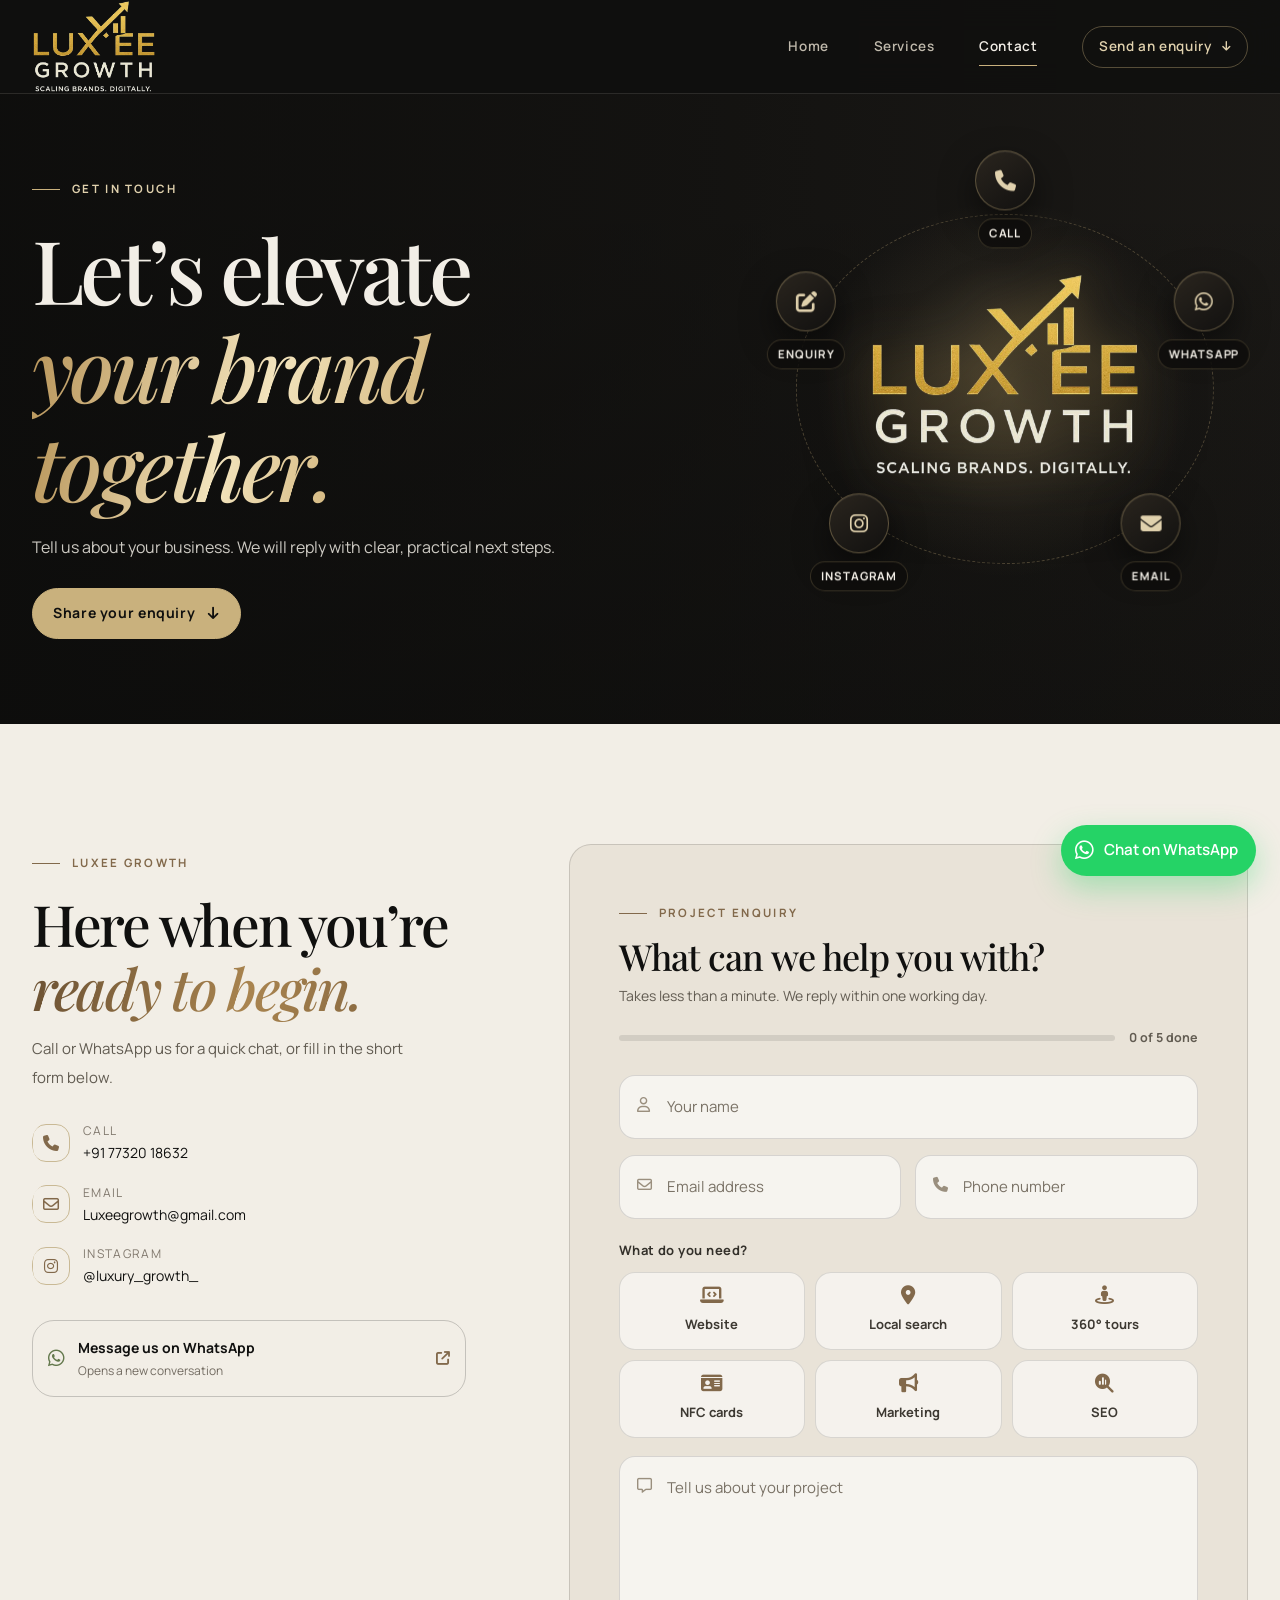
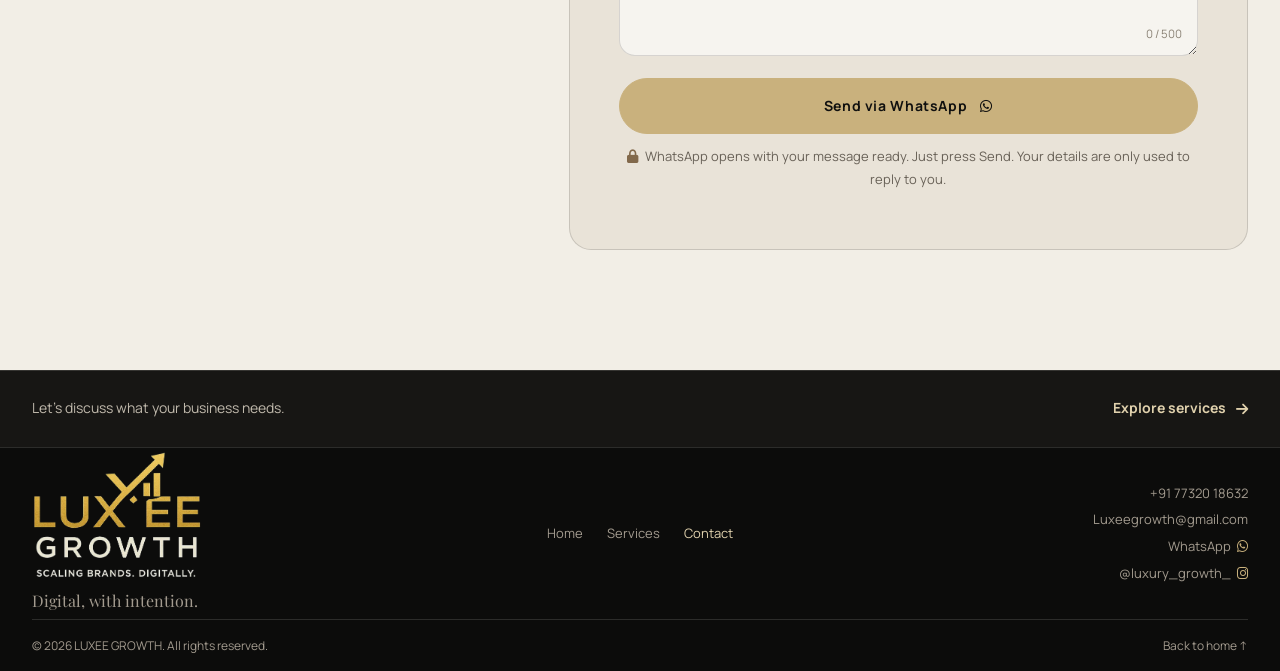
==== commit f5a466cc: "Revert "Add independent responsive service table component (black/gold/ivory)" This reverts commit 8" ====
--- a/contact.html
+++ b/contact.html
@@ -31,8 +31,8 @@
         href="https://fonts.googleapis.com/css2?family=Manrope:wght@400;500;600;700&family=Playfair+Display:wght@500;600;700&display=swap"
         rel="stylesheet">
     <link rel="stylesheet" href="https://cdnjs.cloudflare.com/ajax/libs/font-awesome/6.4.0/css/all.min.css">
-    <link rel="stylesheet" href="styles.css?v=19">
-    <script src="scripts.js?v=4" defer></script>
+    <link rel="stylesheet" href="styles.css?v=18">
+    <script src="scripts.js?v=3" defer></script>
 </head>
 
 <body id="top" data-page="contact">
--- a/styles.css
+++ b/styles.css
@@ -3334,191 +3334,3 @@
         margin-top: 118px;
     }
 }
-
-/* ---------- Service table (independent component) ---------- */
-.svc-table-section {
-  padding-top: 48px;
-  padding-bottom: 48px;
-}
-
-.svc-table-head {
-  margin-bottom: 24px;
-}
-
-.svc-table-head h2 {
-  margin: 8px 0 6px;
-}
-
-.svc-table-head p {
-  color: var(--ivory-muted);
-  max-width: 520px;
-}
-
-.svc-table-wrap {
-  width: 100%;
-  overflow-x: hidden;
-  border-radius: 16px;
-  border: 1px solid rgba(201, 177, 125, 0.18);
-  background: rgba(16, 16, 15, 0.6);
-}
-
-.svc-table {
-  width: 100%;
-  border-collapse: collapse;
-  table-layout: fixed;
-  font: 400 0.92rem var(--sans);
-  color: var(--ivory);
-}
-
-.svc-table thead th {
-  padding: 14px 16px;
-  text-align: left;
-  font-size: 0.78rem;
-  text-transform: uppercase;
-  letter-spacing: 0.1em;
-  color: var(--ivory-muted);
-  border-bottom: 1px solid rgba(201, 177, 125, 0.22);
-  background: rgba(201, 177, 125, 0.05);
-}
-
-.svc-col-service { width: 34%; }
-.svc-col-desc    { width: 46%; }
-.svc-col-action  { width: 20%; text-align: right; }
-
-.svc-table tbody tr {
-  transition: background 200ms ease;
-  cursor: pointer;
-}
-
-.svc-table tbody tr:hover {
-  background: rgba(201, 177, 125, 0.06);
-}
-
-.svc-table td {
-  padding: 16px;
-  border-bottom: 1px solid rgba(201, 177, 125, 0.12);
-  vertical-align: top;
-}
-
-.svc-table tbody tr:last-child td {
-  border-bottom: none;
-}
-
-.svc-col-service {
-  display: flex;
-  align-items: center;
-  gap: 12px;
-  font-weight: 600;
-}
-
-.svc-col-service i {
-  color: var(--gold);
-  font-size: 1.1rem;
-  flex-shrink: 0;
-}
-
-.svc-col-service span {
-  min-width: 0;
-  word-break: break-word;
-}
-
-.svc-col-desc {
-  color: var(--ivory-muted);
-  line-height: 1.55;
-  word-break: break-word;
-}
-
-.svc-table__btn {
-  display: inline-flex;
-  align-items: center;
-  gap: 6px;
-  padding: 8px 14px;
-  border-radius: 999px;
-  border: 1px solid rgba(201, 177, 125, 0.4);
-  color: var(--gold-light);
-  text-decoration: none;
-  font-size: 0.82rem;
-  font-weight: 600;
-  letter-spacing: 0.04em;
-  transition: background 200ms ease, color 200ms ease, border-color 200ms ease, transform 200ms ease;
-  white-space: nowrap;
-}
-
-.svc-table__btn:hover,
-.svc-table__btn:focus-visible {
-  background: var(--gold);
-  color: var(--black);
-  border-color: var(--gold);
-  transform: translateY(-1px);
-}
-
-.svc-table__btn i {
-  font-size: 0.7rem;
-}
-
-/* Mobile: stacked cards */
-@media (max-width: 767px) {
-  .svc-table thead {
-    display: none;
-  }
-
-  .svc-table,
-  .svc-table tbody,
-  .svc-table tr,
-  .svc-table td {
-    display: block;
-    width: 100%;
-  }
-
-  .svc-table-wrap {
-    border: none;
-    background: transparent;
-  }
-
-  .svc-table tbody tr {
-    border: 1px solid rgba(201, 177, 125, 0.22);
-    border-radius: 14px;
-    margin-bottom: 14px;
-    background: rgba(16, 16, 15, 0.7);
-    overflow: hidden;
-  }
-
-  .svc-table td {
-    border-bottom: 1px solid rgba(201, 177, 125, 0.1);
-    padding: 14px 16px;
-  }
-
-  .svc-table tbody tr:last-child {
-    margin-bottom: 0;
-  }
-
-  .svc-table tbody tr:last-child td:last-child {
-    border-bottom: none;
-  }
-
-  .svc-col-service {
-    font-size: 1rem;
-  }
-
-  .svc-col-desc {
-    font-size: 0.88rem;
-  }
-
-  .svc-col-action {
-    text-align: left;
-  }
-
-  .svc-table__btn {
-    width: 100%;
-    justify-content: center;
-    text-align: center;
-  }
-}
-
-/* Tablet: slightly tighter */
-@media (min-width: 768px) and (max-width: 1023px) {
-  .svc-col-service { width: 30%; }
-  .svc-col-desc    { width: 44%; }
-  .svc-col-action  { width: 26%; }
-  .svc-table td { padding: 14px 12px; }
-}
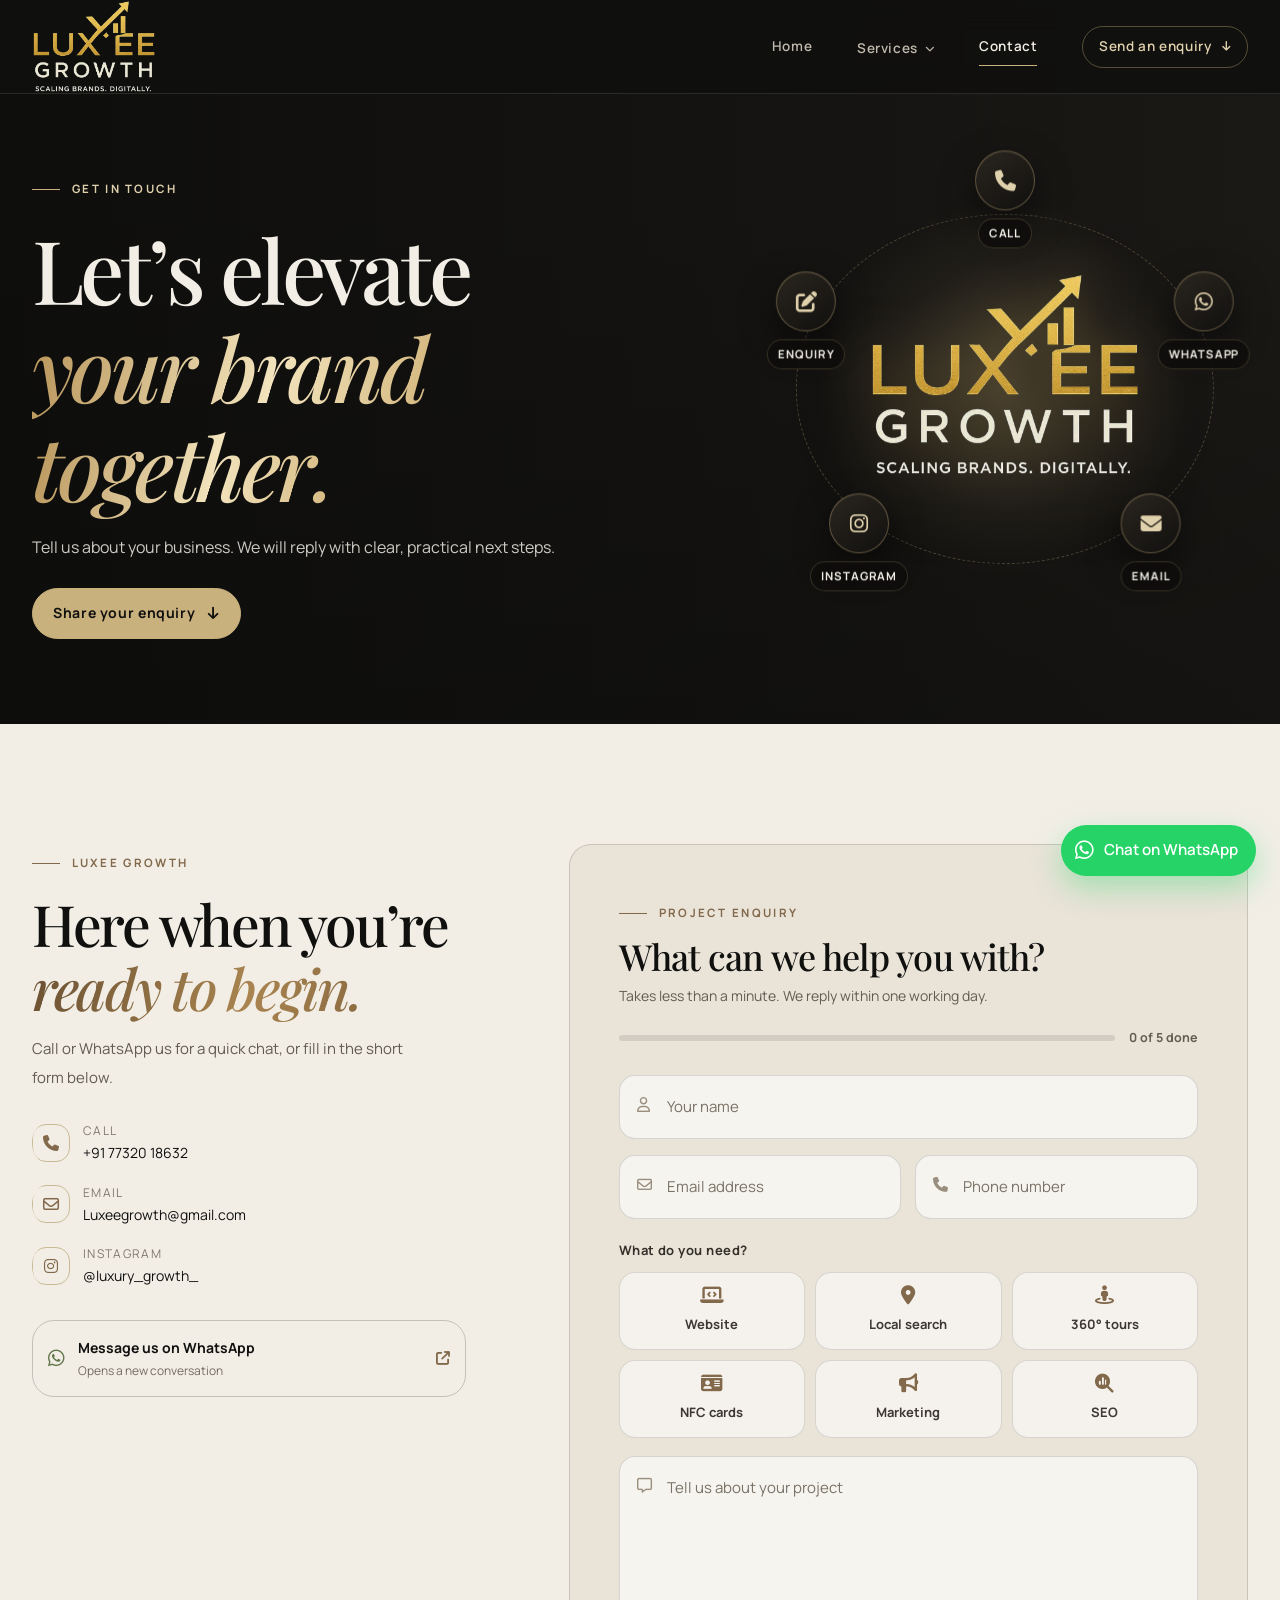
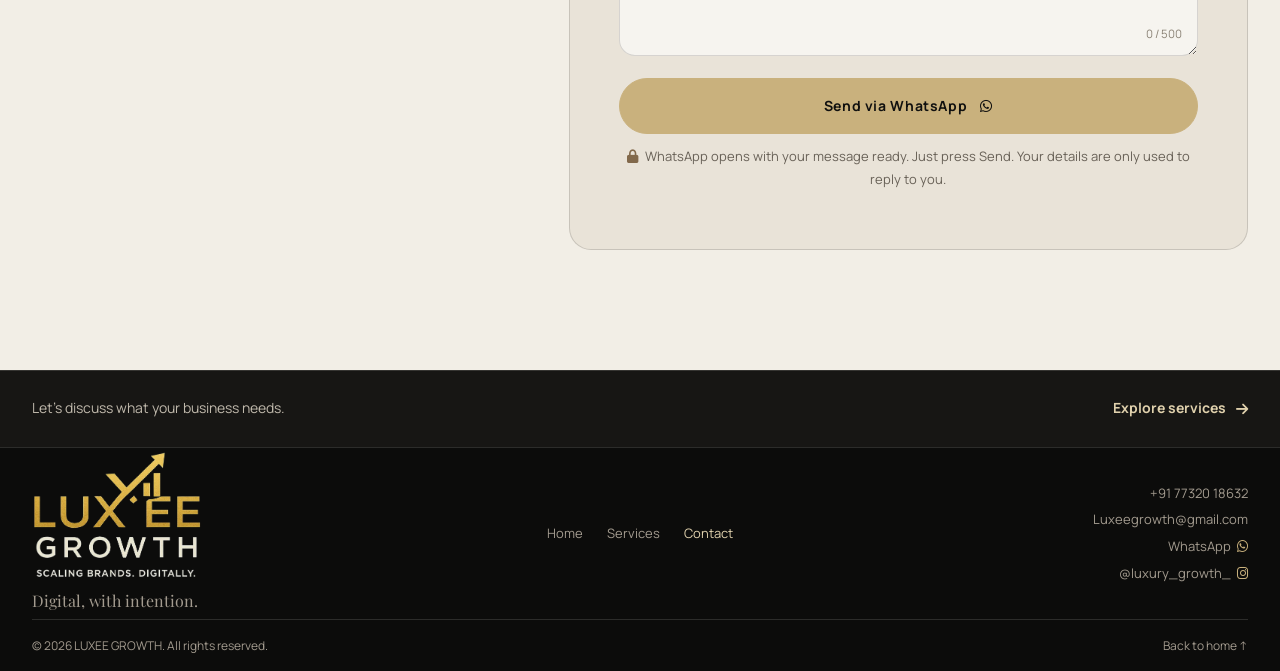
==== commit 68b51962: "Restore small Services dropdown (click Services beside Home)" ====
--- a/contact.html
+++ b/contact.html
@@ -44,7 +44,17 @@
             </a>
             <nav class="nav-menu" id="nav-menu" aria-label="Main navigation">
                 <a class="nav-link" href="index.html">Home</a>
-                <a class="nav-link" href="services.html">Services</a>
+                <div class="nav-dropdown" id="services-dropdown">
+                    <a class="nav-link nav-dropdown-toggle" href="services.html" aria-haspopup="true" aria-expanded="false">Services <i class="fa-solid fa-chevron-down nav-caret" aria-hidden="true"></i></a>
+                    <div class="nav-dropdown-menu" role="menu" aria-label="Services">
+                        <a class="nav-dropdown-item" href="services.html#local-search" role="menuitem"><i class="fa-solid fa-location-dot" aria-hidden="true"></i>Local search &amp; Google Business Profile</a>
+                        <a class="nav-dropdown-item" href="services.html#virtual-tours" role="menuitem"><i class="fa-solid fa-street-view" aria-hidden="true"></i>360° photography &amp; virtual tours</a>
+                        <a class="nav-dropdown-item" href="services.html#nfc-cards" role="menuitem"><i class="fa-solid fa-id-card" aria-hidden="true"></i>NFC review &amp; digital business cards</a>
+                        <a class="nav-dropdown-item" href="services.html#content" role="menuitem"><i class="fa-solid fa-bullhorn" aria-hidden="true"></i>Digital marketing &amp; content creation</a>
+                        <a class="nav-dropdown-item" href="services.html#web-design" role="menuitem"><i class="fa-solid fa-laptop-code" aria-hidden="true"></i>Websites that make the next step clear</a>
+                        <a class="nav-dropdown-item" href="services.html#search" role="menuitem"><i class="fa-solid fa-magnifying-glass-chart" aria-hidden="true"></i>Search engine optimisation</a>
+                    </div>
+                </div>
                 <a class="nav-link" href="contact.html" aria-current="page">Contact</a>
                 <a class="nav-link nav-link-cta" href="#enquiry">Send an enquiry <i
                         class="fa-solid fa-arrow-down" aria-hidden="true"></i></a>
--- a/styles.css
+++ b/styles.css
@@ -3334,3 +3334,146 @@
         margin-top: 118px;
     }
 }
+
+/* ---------- Services nav dropdown ---------- */
+.nav-dropdown {
+    position: relative;
+    display: inline-block;
+}
+
+.nav-dropdown-toggle {
+    display: inline-flex;
+    align-items: center;
+    gap: 7px;
+}
+
+.nav-caret {
+    font-size: 0.7em;
+    transition: transform 220ms ease;
+}
+
+.nav-dropdown.is-open .nav-caret {
+    transform: rotate(180deg);
+}
+
+.nav-dropdown-menu {
+    position: absolute;
+    top: calc(100% + 12px);
+    left: 50%;
+    transform: translateX(-50%) translateY(8px);
+    min-width: 280px;
+    max-width: 360px;
+    padding: 8px;
+    border-radius: 16px;
+    background: rgba(16, 16, 15, 0.97);
+    border: 1px solid rgba(201, 177, 125, 0.28);
+    box-shadow: 0 28px 70px rgba(0, 0, 0, 0.55), 0 0 0 1px rgba(201, 177, 125, 0.08);
+    backdrop-filter: blur(14px);
+    -webkit-backdrop-filter: blur(14px);
+    opacity: 0;
+    visibility: hidden;
+    pointer-events: none;
+    transition: opacity 220ms ease, transform 220ms ease, visibility 220ms ease;
+    z-index: 1100;
+    box-sizing: border-box;
+    overflow-x: hidden;
+}
+
+.nav-dropdown.is-open .nav-dropdown-menu {
+    opacity: 1;
+    visibility: visible;
+    pointer-events: auto;
+    transform: translateX(-50%) translateY(0);
+}
+
+.nav-dropdown-item {
+    display: flex;
+    align-items: center;
+    gap: 12px;
+    padding: 11px 14px;
+    border-radius: 10px;
+    color: var(--ivory);
+    text-decoration: none;
+    font-size: 0.9rem;
+    line-height: 1.35;
+    box-sizing: border-box;
+    overflow: hidden;
+    word-break: break-word;
+    transition: background 200ms ease, color 200ms ease, transform 200ms ease;
+}
+
+.nav-dropdown-item i {
+    color: var(--gold);
+    width: 18px;
+    text-align: center;
+    font-size: 0.85rem;
+    flex-shrink: 0;
+}
+
+.nav-dropdown-item:hover,
+.nav-dropdown-item:focus-visible {
+    background: rgba(201, 177, 125, 0.12);
+    color: var(--gold-light);
+    transform: translateX(4px);
+}
+
+@media (max-width: 960px) {
+    .nav-dropdown {
+        display: block;
+        width: 100%;
+        overflow-x: hidden;
+    }
+
+    .nav-dropdown-toggle {
+        width: 100%;
+        justify-content: space-between;
+        box-sizing: border-box;
+        overflow: hidden;
+    }
+
+    .nav-dropdown-menu {
+        position: static;
+        transform: none;
+        left: auto;
+        top: auto;
+        min-width: 0;
+        width: 100%;
+        max-width: 100%;
+        margin: 8px 0 12px;
+        padding: 8px;
+        max-height: 0;
+        overflow-x: hidden;
+        overflow-y: hidden;
+        opacity: 1;
+        visibility: visible;
+        pointer-events: none;
+        box-sizing: border-box;
+        transition: max-height 320ms ease, padding 320ms ease;
+    }
+
+    .nav-dropdown.is-open .nav-dropdown-menu {
+        max-height: 80vh;
+        overflow-y: auto;
+        pointer-events: auto;
+    }
+
+    .nav-dropdown.is-open .nav-caret {
+        transform: rotate(180deg);
+    }
+
+    .nav-dropdown-item {
+        width: 100%;
+        max-width: 100%;
+        padding: 12px 14px;
+        font-size: 0.92rem;
+        box-sizing: border-box;
+        overflow: hidden;
+        word-break: break-word;
+        transform: none;
+    }
+
+    .nav-dropdown-item:hover,
+    .nav-dropdown-item:focus-visible {
+        transform: none;
+    }
+}
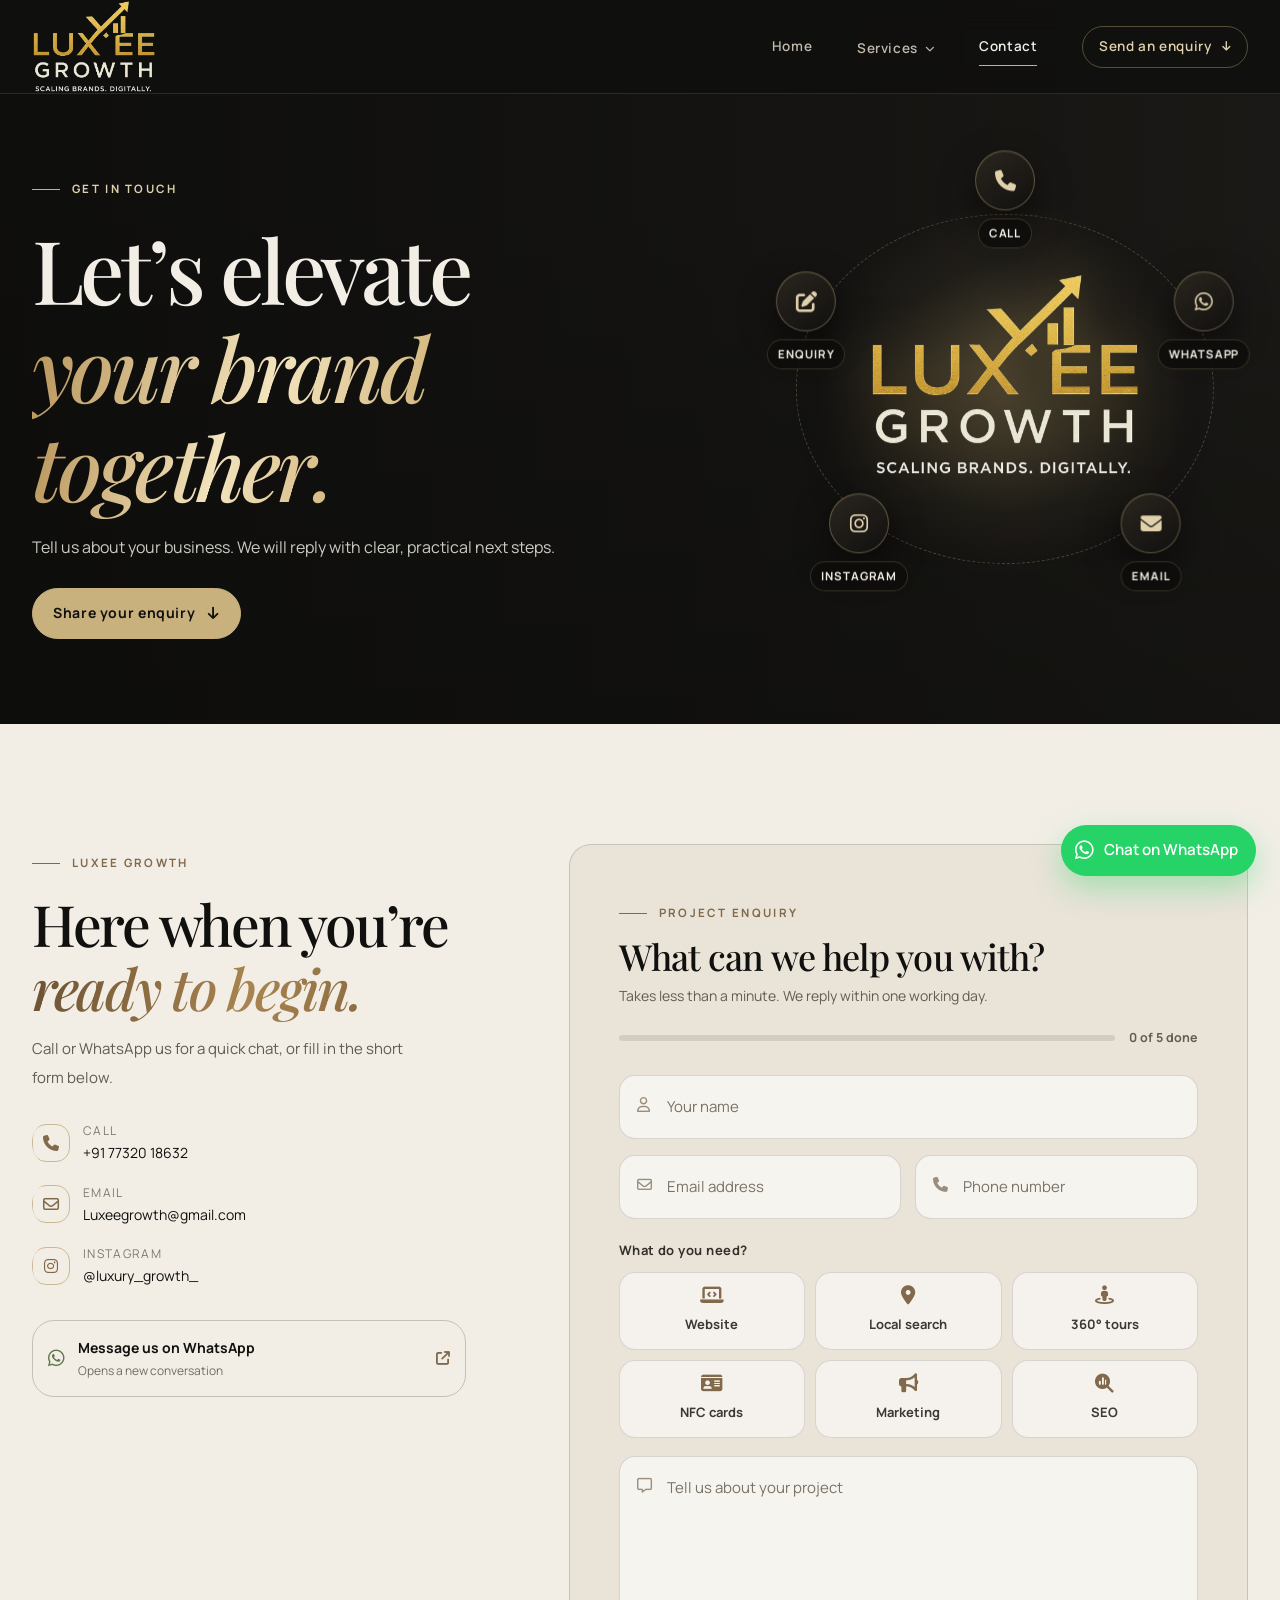
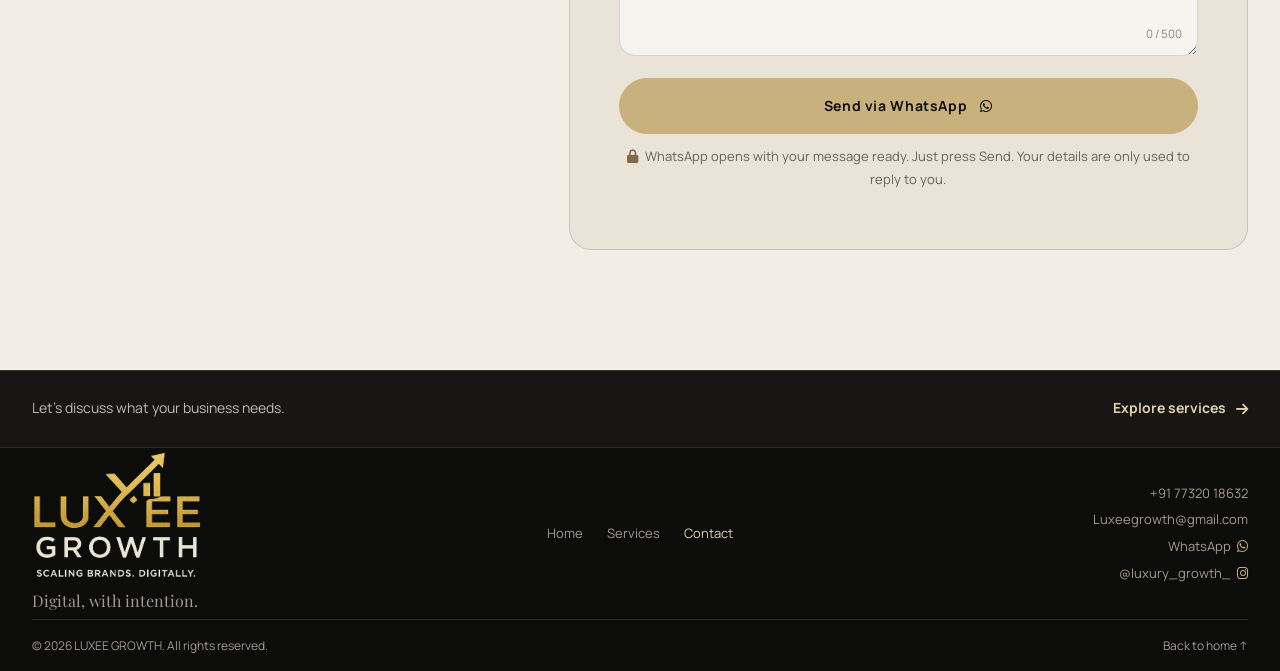
==== commit 4b390333: "Bump cache versions for restored dropdown" ====
--- a/contact.html
+++ b/contact.html
@@ -31,8 +31,8 @@
         href="https://fonts.googleapis.com/css2?family=Manrope:wght@400;500;600;700&family=Playfair+Display:wght@500;600;700&display=swap"
         rel="stylesheet">
     <link rel="stylesheet" href="https://cdnjs.cloudflare.com/ajax/libs/font-awesome/6.4.0/css/all.min.css">
-    <link rel="stylesheet" href="styles.css?v=18">
-    <script src="scripts.js?v=3" defer></script>
+    <link rel="stylesheet" href="styles.css?v=20">
+    <script src="scripts.js?v=5" defer></script>
 </head>
 
 <body id="top" data-page="contact">
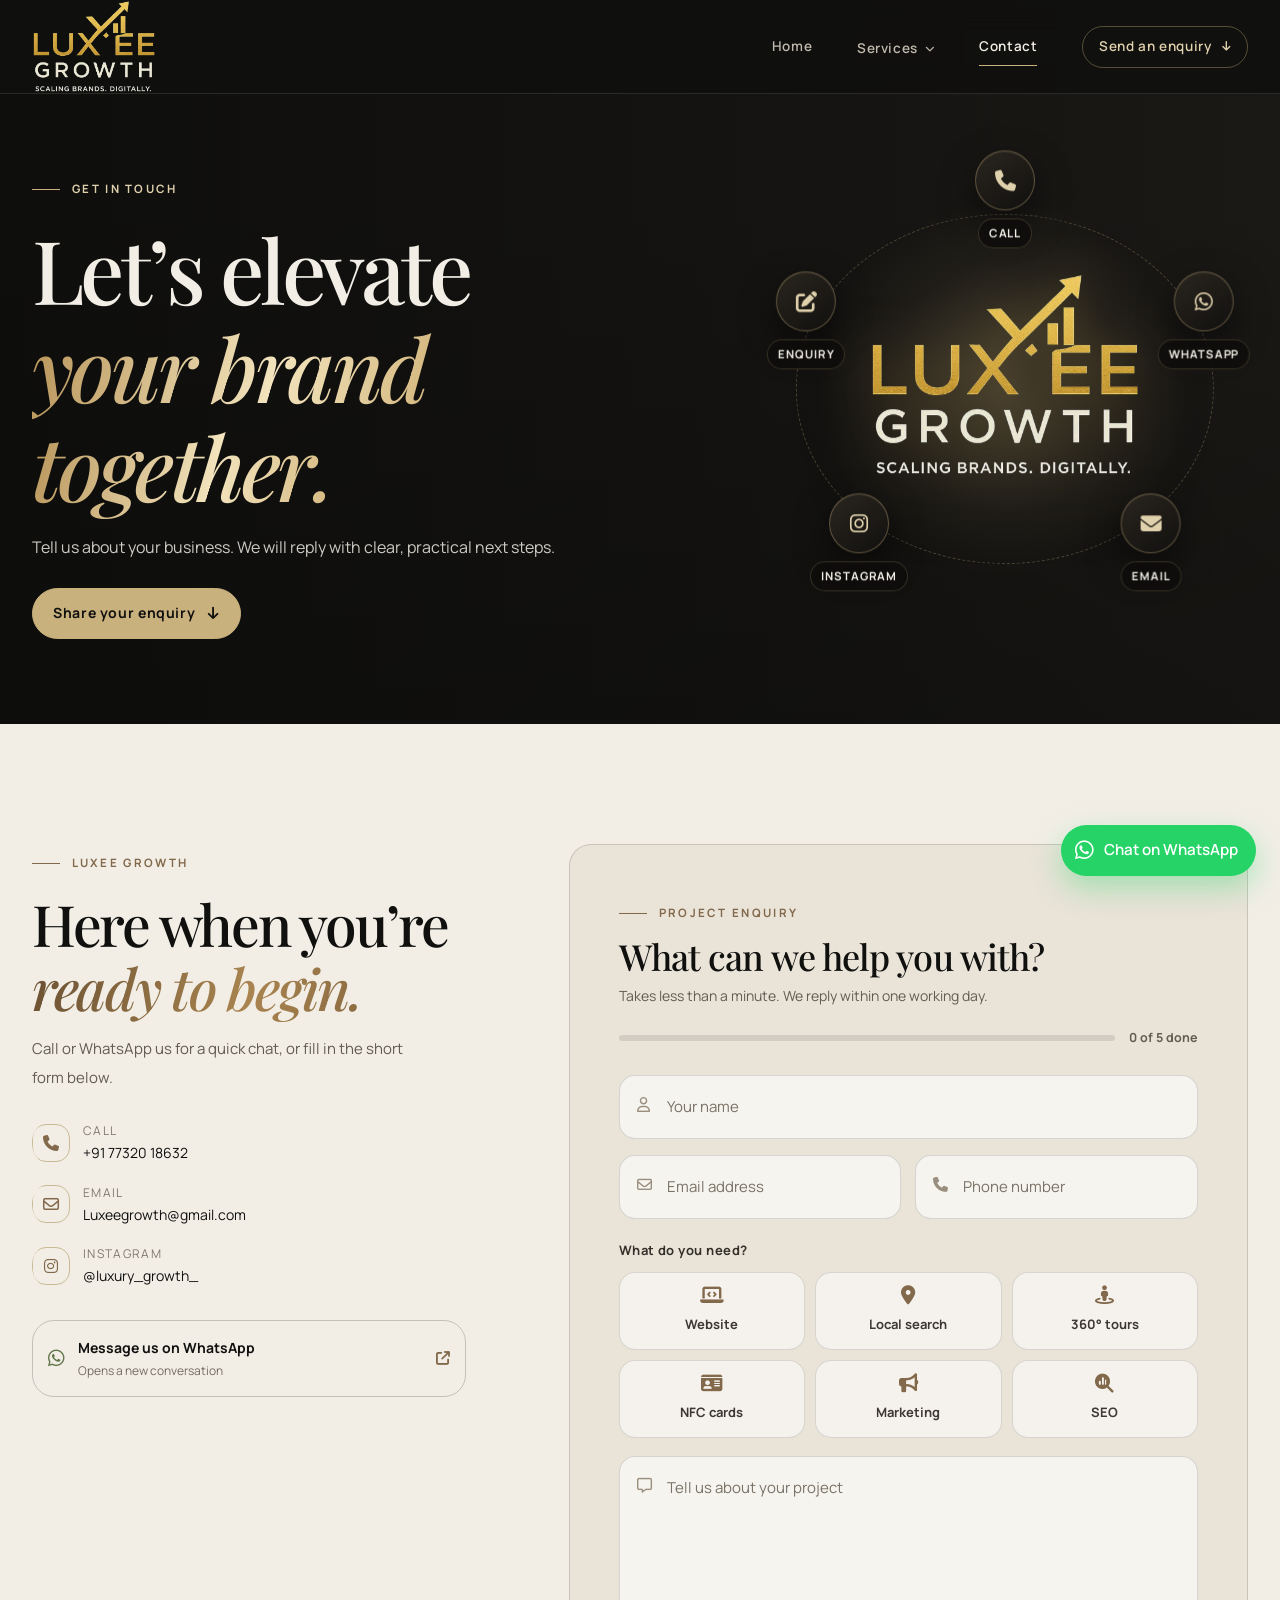
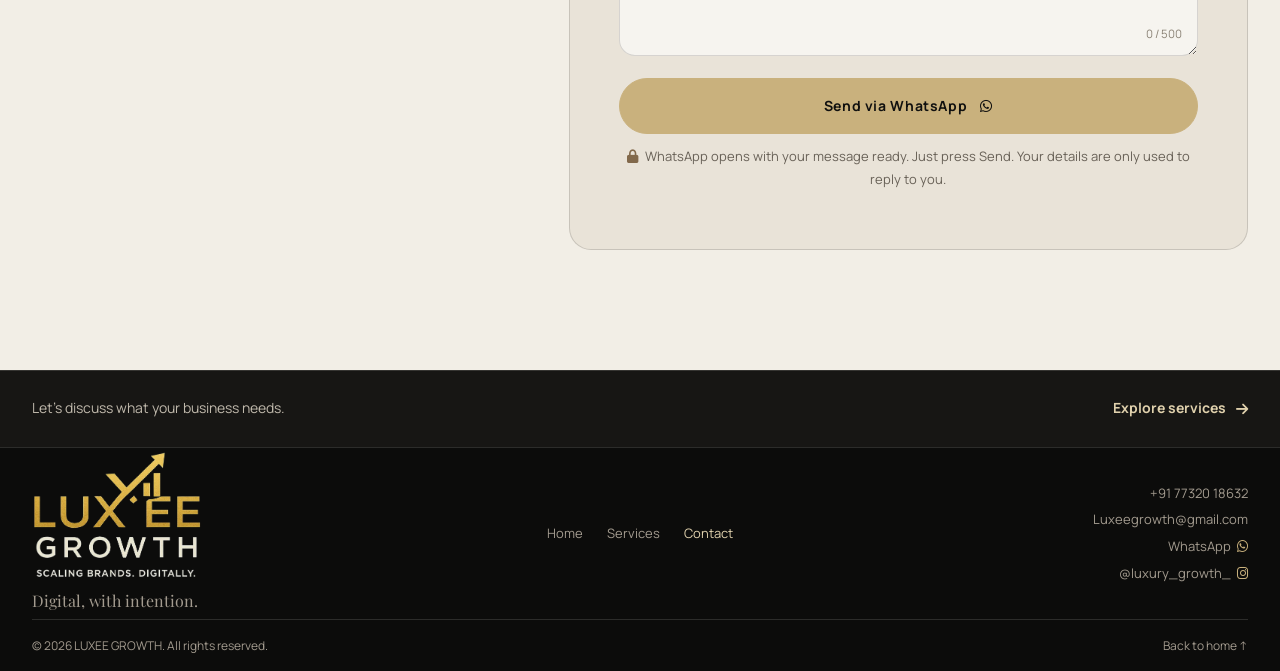
==== commit f3088718: "Make Services dropdown fully responsive and platform-independent" ====
--- a/contact.html
+++ b/contact.html
@@ -31,7 +31,7 @@
         href="https://fonts.googleapis.com/css2?family=Manrope:wght@400;500;600;700&family=Playfair+Display:wght@500;600;700&display=swap"
         rel="stylesheet">
     <link rel="stylesheet" href="https://cdnjs.cloudflare.com/ajax/libs/font-awesome/6.4.0/css/all.min.css">
-    <link rel="stylesheet" href="styles.css?v=20">
+    <link rel="stylesheet" href="styles.css?v=21">
     <script src="scripts.js?v=5" defer></script>
 </head>
 
--- a/styles.css
+++ b/styles.css
@@ -3361,8 +3361,9 @@
     top: calc(100% + 12px);
     left: 50%;
     transform: translateX(-50%) translateY(8px);
-    min-width: 280px;
-    max-width: 360px;
+    min-width: 0;
+    max-width: min(360px, calc(100vw - 32px));
+    width: auto;
     padding: 8px;
     border-radius: 16px;
     background: rgba(16, 16, 15, 0.97);
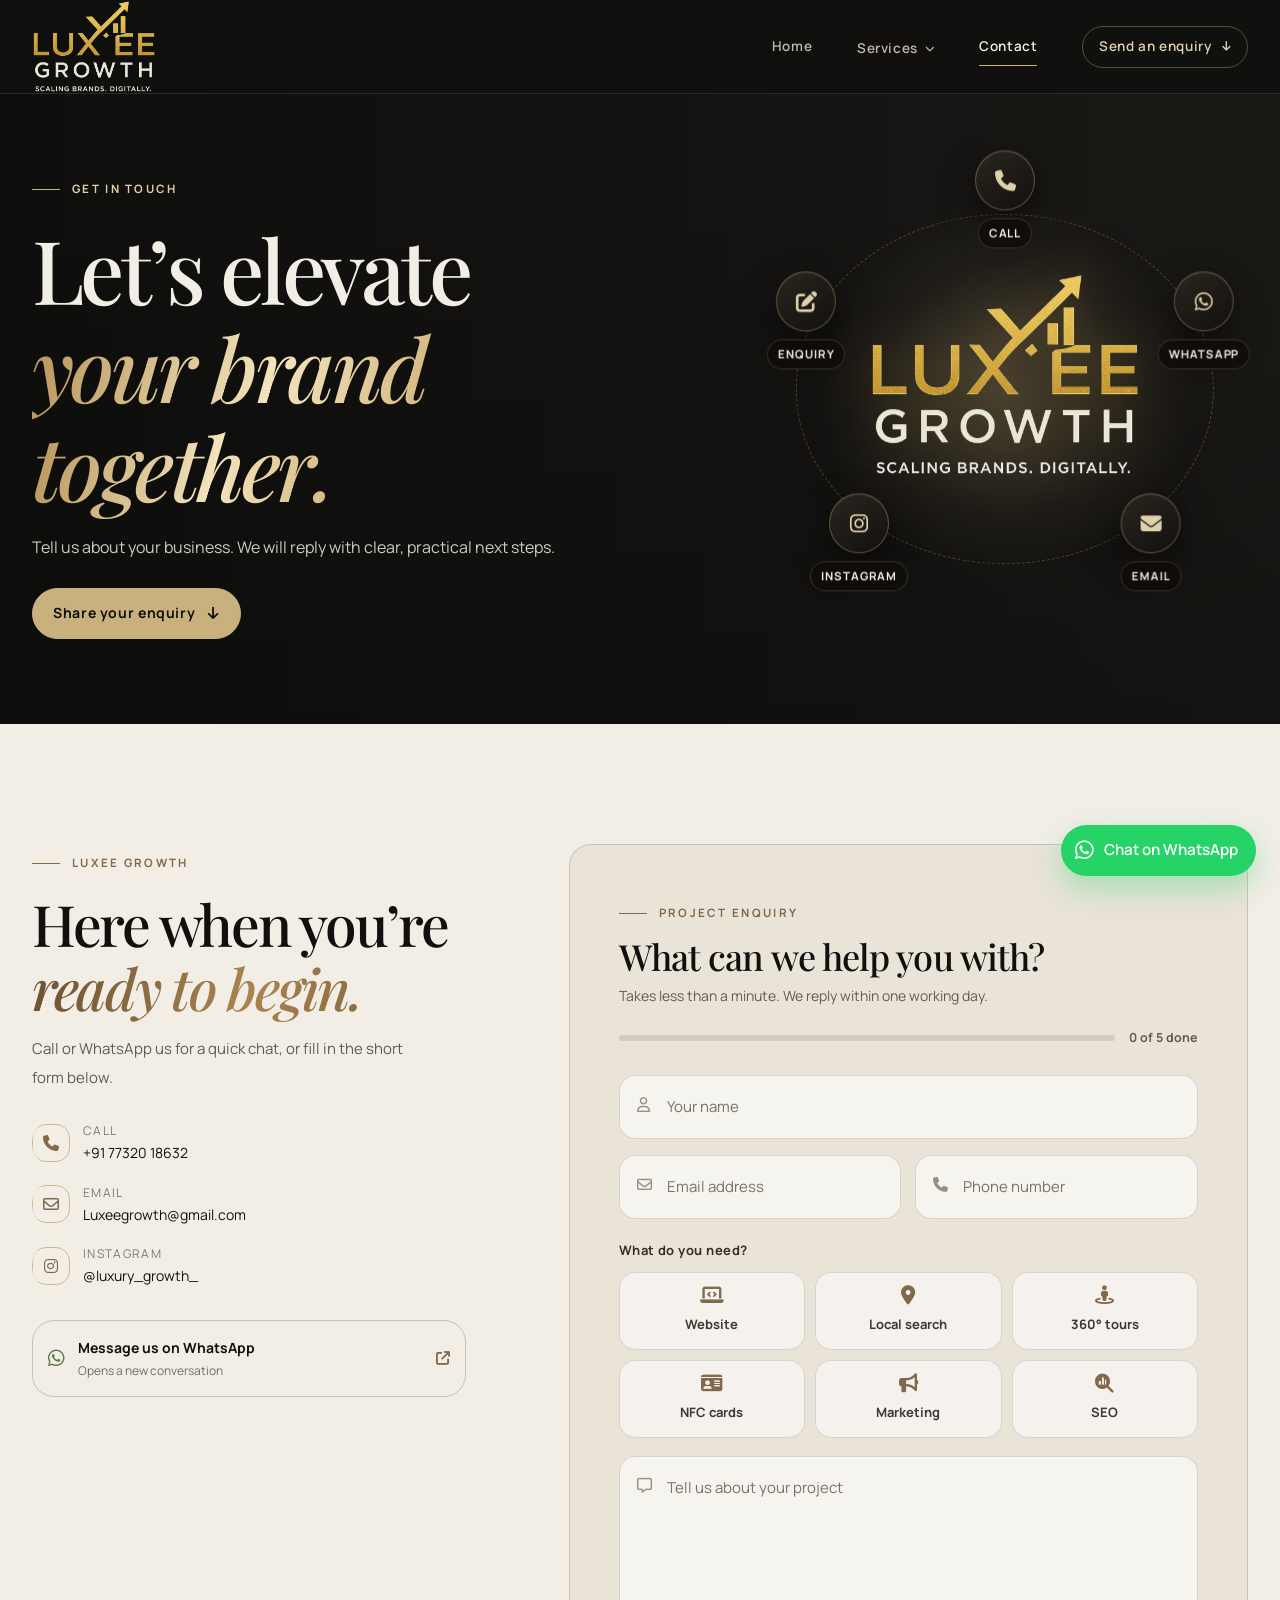
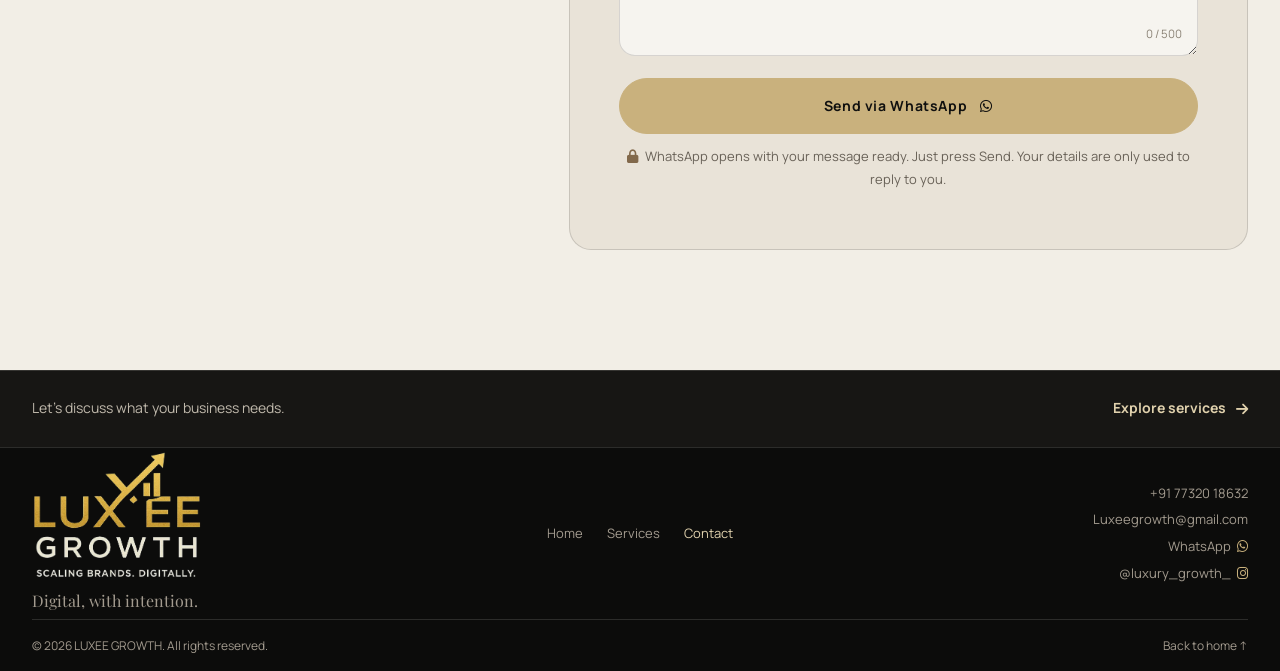
==== commit 547bdd58: "Fix mobile dropdown overflow: robust alignment and word-breaking" ====
--- a/contact.html
+++ b/contact.html
@@ -31,7 +31,7 @@
         href="https://fonts.googleapis.com/css2?family=Manrope:wght@400;500;600;700&family=Playfair+Display:wght@500;600;700&display=swap"
         rel="stylesheet">
     <link rel="stylesheet" href="https://cdnjs.cloudflare.com/ajax/libs/font-awesome/6.4.0/css/all.min.css">
-    <link rel="stylesheet" href="styles.css?v=21">
+    <link rel="stylesheet" href="styles.css?v=22">
     <script src="scripts.js?v=5" defer></script>
 </head>
 
--- a/styles.css
+++ b/styles.css
@@ -22,6 +22,7 @@
 }
 
 html {
+    overflow-x: hidden;
     scroll-behavior: smooth;
     scroll-padding-top: 96px;
 }
@@ -1350,7 +1351,7 @@
         flex-direction: column;
         align-items: stretch;
         gap: 0;
-        padding: 0 8px 0 16px;
+        padding: 0 16px;
         overflow-x: hidden;
         border-bottom: 1px solid var(--line-gold);
         background: rgba(16, 16, 15, 0.98);
@@ -1360,7 +1361,7 @@
     }
 
     .nav-menu.active {
-        padding: 9px 24px 24px;
+        padding: 9px 16px 24px;
         clip-path: inset(0);
         pointer-events: auto;
     }
@@ -3463,14 +3464,24 @@
     }
 
     .nav-dropdown-item {
+        display: flex;
+        align-items: center;
         width: 100%;
         max-width: 100%;
+        min-width: 0;
         padding: 12px 14px;
         font-size: 0.92rem;
         box-sizing: border-box;
         overflow: hidden;
+        white-space: normal;
+        overflow-wrap: anywhere;
         word-break: break-word;
         transform: none;
+    }
+
+    .nav-dropdown-item i {
+        flex-shrink: 0;
+        min-width: 18px;
     }
 
     .nav-dropdown-item:hover,
